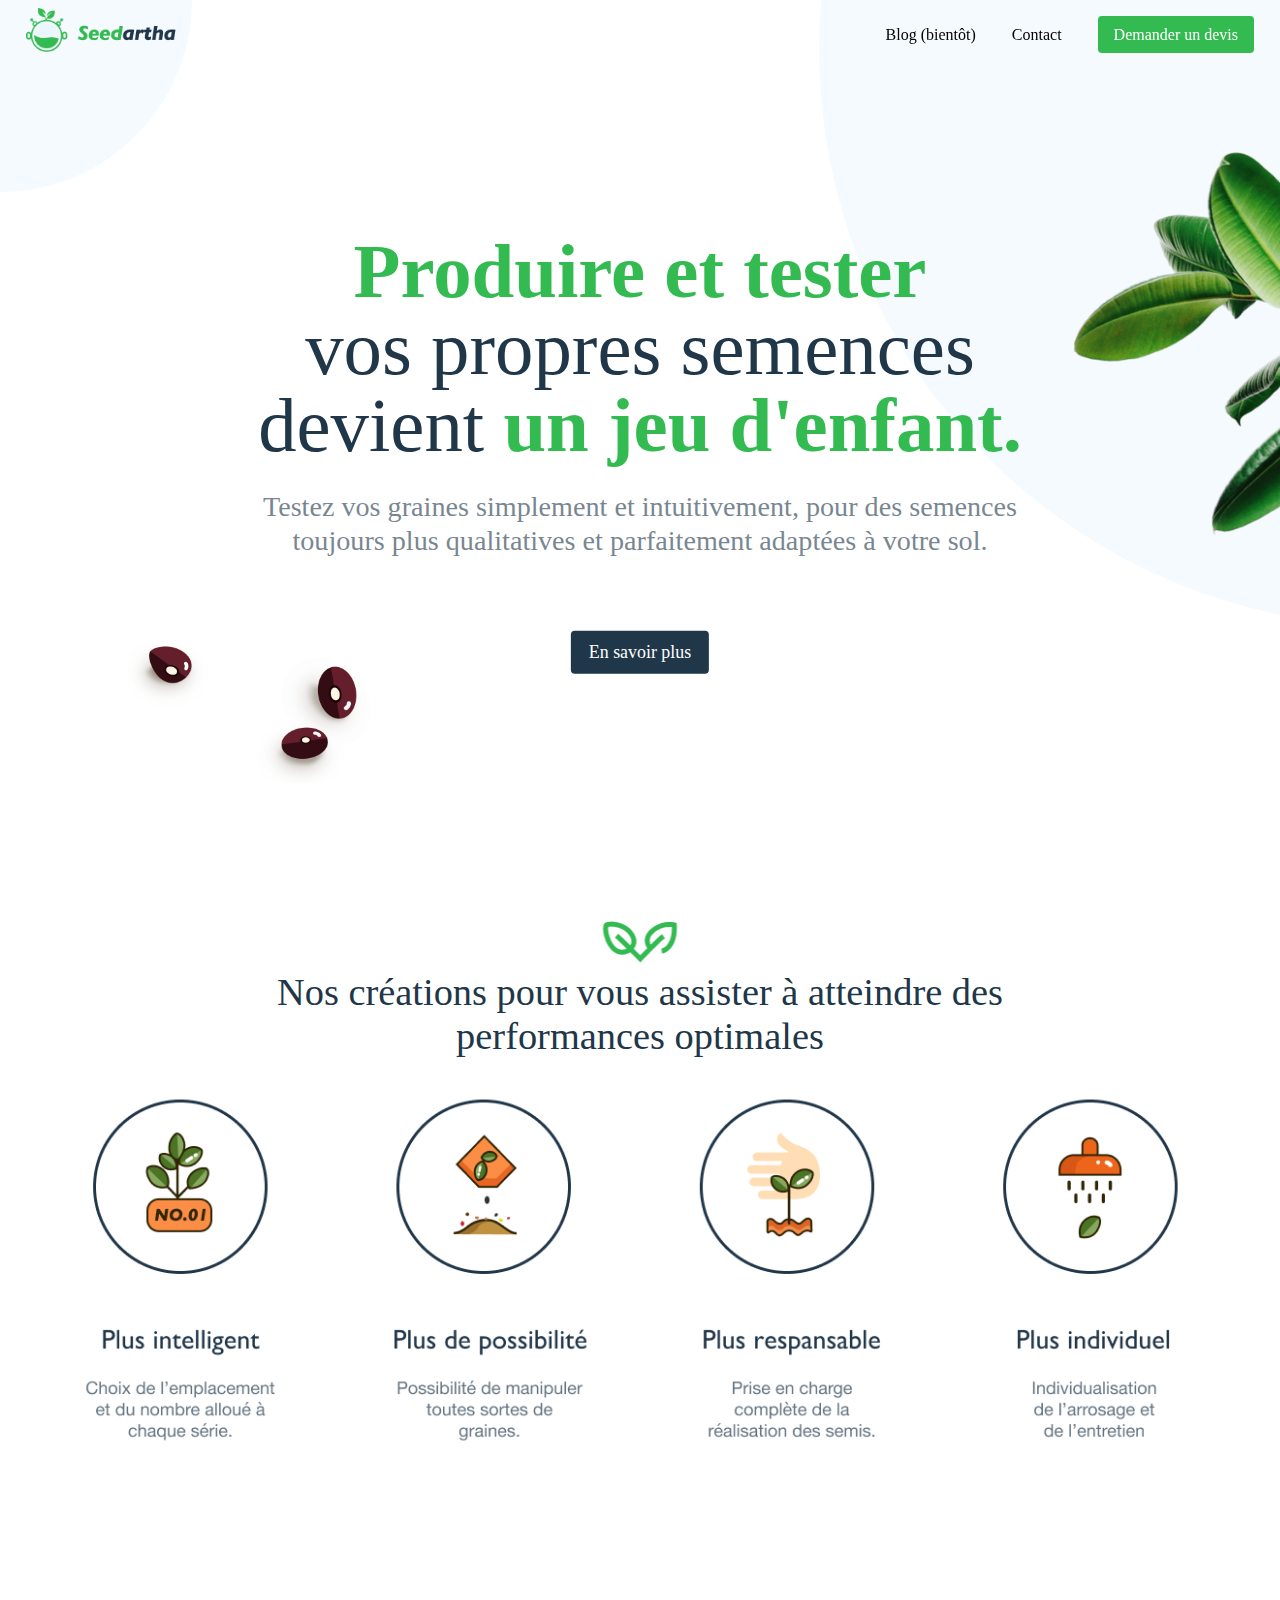
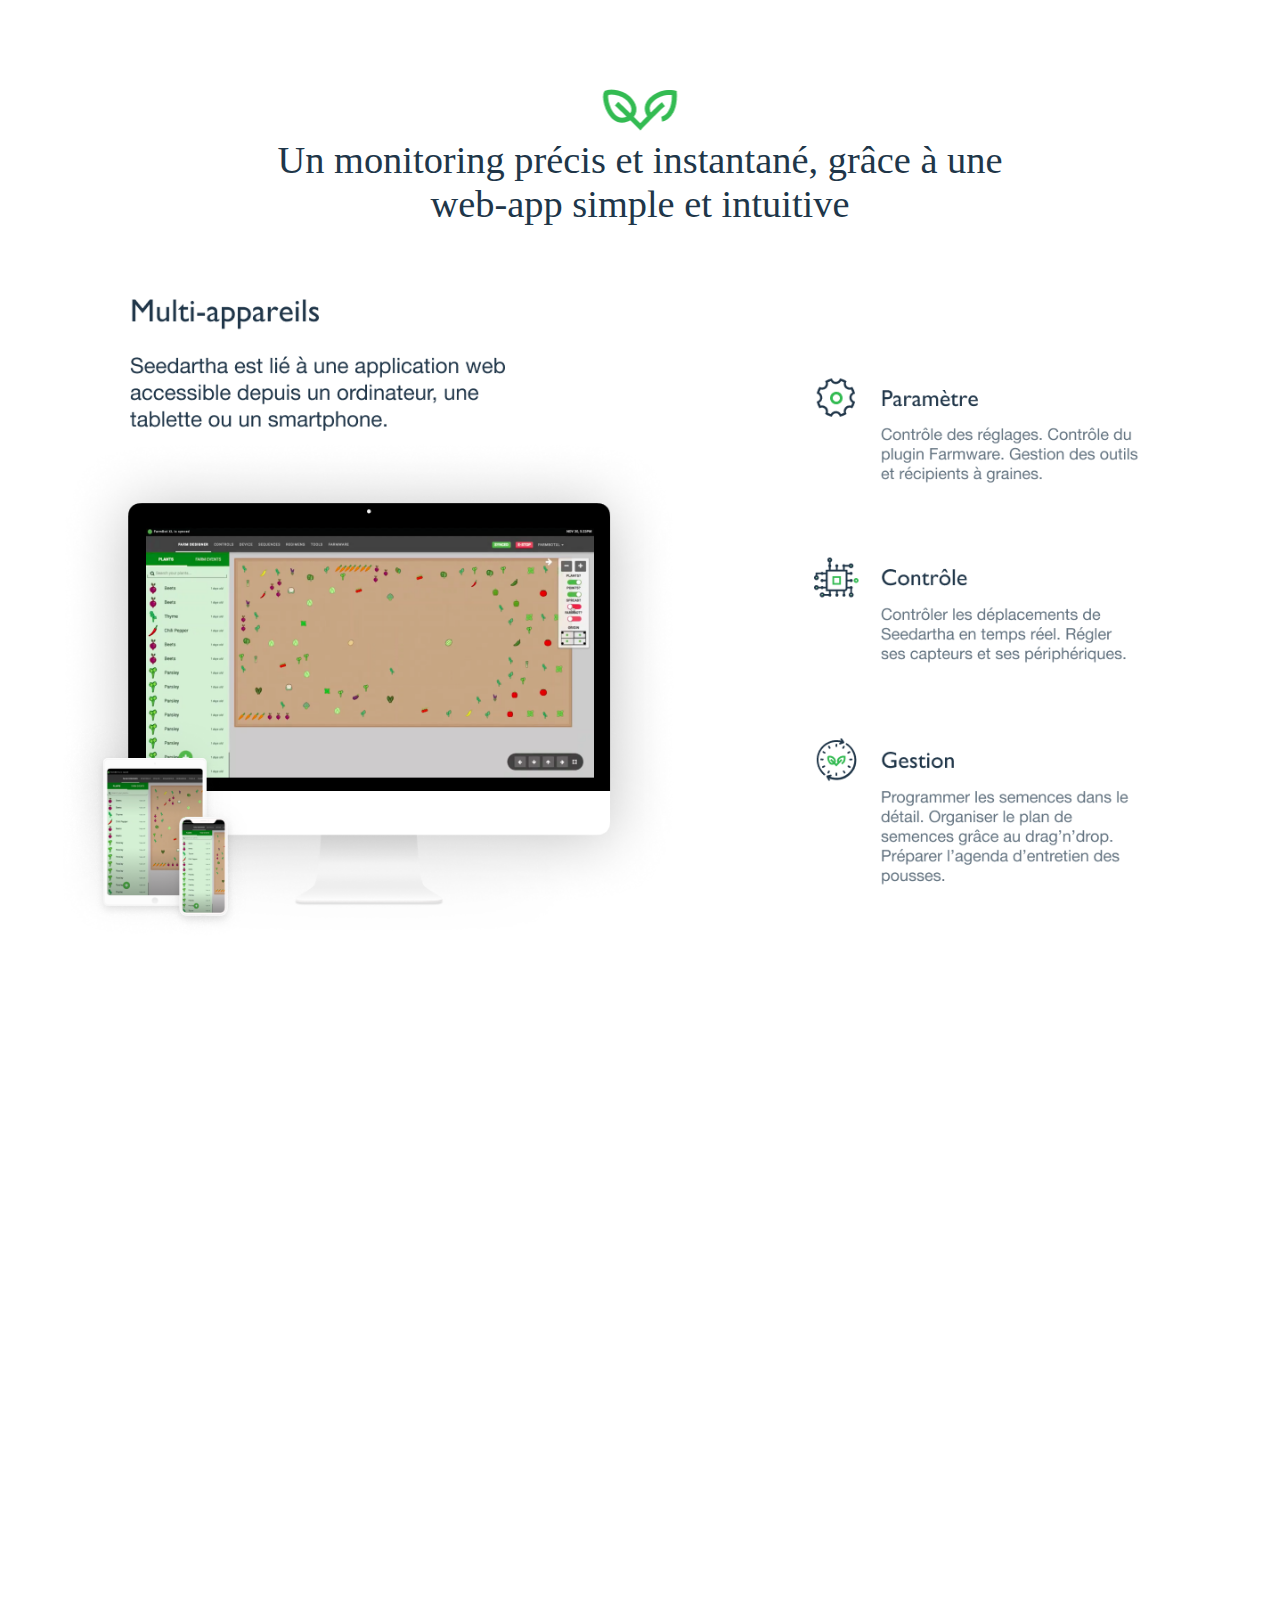
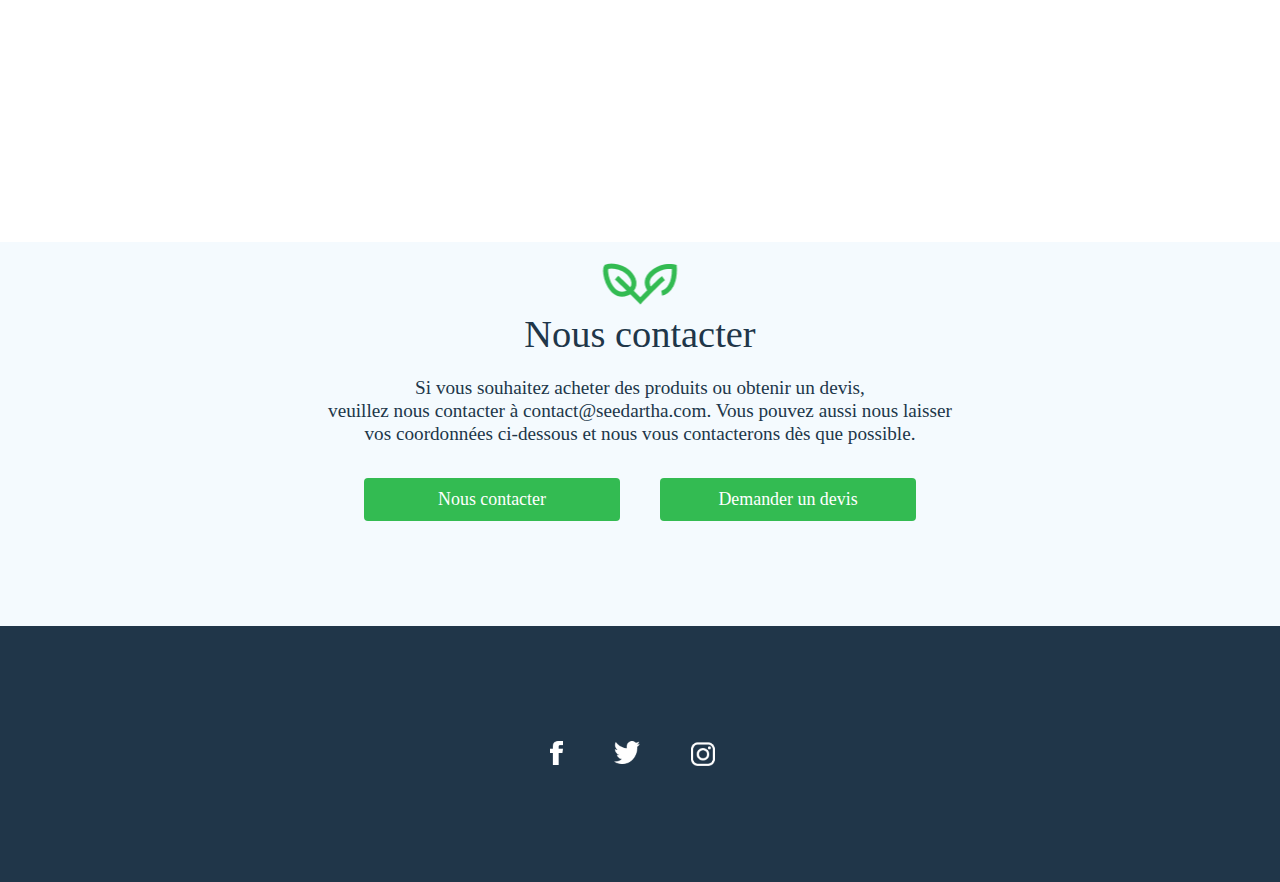
==== index.html @ ccdee6c2 "First commit" ====
<!DOCTYPE html>
<html>
  <head>
    <link rel="stylesheet" type="text/css" href="design.css">
    <meta charset="utf-8">
    <title>Seedartha</title>
  </head>

  <body>

    <nav>
        <ul>
          <li><a href="../seedartha"><img class="logo" src="images/logoo.png" alt="logo seedartha"></a></li>
          <li>Blog (bientôt)</li>
          <a style="color: black" href="mailto:contact@seedartha.com"><li>Contact</li></a>
          <li><button class="devis">Demander un devis</button></li>
        </ul>
      </nav>

        <section style="height: 100vh">
            <img class='plant' src="images/plant.png" alt="Mon image de test">
            <img class='seeds' src="images/seeds.png" alt="Mon image de test">
            <div class="cercle"></div>
            <div class="cercle1"></div>
                <h2><span class="green">Produire et tester</span><br> vos propres semences <br>devient <span class="green">un jeu d'enfant.</span><br><p class="desc">Testez vos graines simplement et intuitivement, pour des semences<br> toujours plus qualitatives et parfaitement adaptées à votre sol.</p></h2>
                <button class="more">En savoir plus</button>
        </section>
        <section>
            <img class='leaf' src="images/leaf.png" alt="Mon image de test">
            <h4>Nos créations pour vous assister à atteindre des performances optimales</h4>
            <img class='services' src="images/functions (1).png" alt="Mon image de test">
        </section>
        <section style="height: 80vw">
            <img class='leaf' src="images/leaf.png" alt="Mon image de test">
            <h4>Un monitoring précis et instantané, grâce à une web-app simple et intuitive</h4>
            <img class='webapp' src="images/Group 37.png" alt="Mon image de test">
        </section>
        <section style="min-height: 30vw;">
          <div class="video-container">
            <iframe src="https://www.youtube.com/embed/uNkADHZStDE" frameborder="0" width="560" height="315"></iframe> 
           </div>           
        </section>
        <section style="min-height: 30vw; background: #eaf6fd85;">
            <img class='leaf' src="images/leaf.png" alt="Mon image de test">
            <h4>Nous contacter</h4>
            <a href="mailto:contact@seedartha.com"><button class="devis centrage1">Nous contacter</button></a>
            <p class="contact-desc">Si vous souhaitez acheter des produits ou obtenir un devis, <br>veuillez nous contacter à contact@seedartha.com. Vous pouvez aussi nous laisser <br>vos coordonnées ci-dessous et nous vous contacterons dès que possible.</p>
            <button class="devis centrage2">Demander un devis</button>
        </section>
        <section style="min-height: 20vw; background: #203649;">
          <img class='fb' src="images/Vector.png" alt="Mon image de test">
          <img class='twi' src="images/Path 2.png" alt="Mon image de test">
          <img class='ig' src="images/Group 18.png" alt="Mon image de test">
        </section>



<script>
document.querySelectorAll('.more').forEach(btn => {
  btn.addEventListener('click', function() {
    let scrollDistance = document.documentElement.clientHeight;
    if (btn.className.split(' ').includes('scroll-up')) {
      scrollDistance *= -1;
    }
    window.scrollBy(0, scrollDistance);
  });
});
  </script>


  </body>
</html>
---- design.css ----
* {
    margin: 0;
    padding: 0;
  }

body, html {
    width: 100%;
    font-family: 'Gill Sans';
    max-width: 100%;
    overflow-x: hidden;
    color: #203649;
  }

nav {
    position: fixed;
    top: 0;
    width: 100%;
    height: 70px;
    text-align: right;
    font-size: 1rem;
    color: black;
    z-index: 99;
}

ul {
    padding-right: 10px;
}

li {
    display: inline-block;
    margin: 1rem;
}

.devis {
    font-family: 'Gill Sans';
    font-size: 1rem;
	position: relative;
	border: 0;
	padding: 0.6em 1em;
	background: #33BB52;
	color: #fff;
    border-radius: 4px;
}

nav ul li:hover {
    cursor: pointer;
    text-decoration: underline;
    color: #33BB52;
}

.logo {
    left: 1rem;
    position: absolute;
    width: 170px;
    margin-top: -16px;
    margin-left: 10px;
}

.green {
    color: #33BB52;
    font-weight: 700;
}

.bloc {
    width: 100%;
    position: absolute;
}

.plant {
    position: absolute;
    top: 44%;
    right: 0;
    transform: translate(0, -50%);
    width: 20vw;
}

.seeds {
    position: absolute;
    bottom: calc(50% - 26vw);
    left: 10vw;
    transform: translate(0, 0);
    width: 20vw;
}

.more {
    z-index: 100;
    position: absolute; /* postulat de départ */
    top: calc(44% + 20vw); left: 50%; /* à 50%/50% du parent référent */
    transform: translate(-50%, -50%);
    font-family: 'Gill Sans';
    font-size: 1.4vw;
	position: relative;
	border: 0;
	padding: 0.6em 1em;
	background: #203649;
	color: #fff;
    border-radius: 4px;
}

button:hover {
    opacity: 60%;
}

section {
    max-width: 100%;
    min-height: 60vw;
    width: 100%;
    position: relative;
  }

  h2 {
    position: absolute; /* postulat de départ */
    top: 44%; left: 50%; /* à 50%/50% du parent référent */
    transform: translate(-50%, -50%);
    font-size: 6vw;
    text-align: center;
    font-weight: 500;
    width: 80%;
    line-height: 1em;
  }

  .desc {
    font-family: 'Helvetica Neue';
    font-size: 2.2vw;
    text-align: center;
    opacity: 60%;
    font-weight: 300;
    margin-top: 26px;
    line-height: 1.2em;
  }

  .contact-desc {
    font-family: 'Helvetica Neue';
    font-size: 1.5vw;
    text-align: center;
    font-weight: 300;
    line-height: 1.2em;
    padding-top: calc(70px + 5vw);
  }

  .cercle { 
    position: absolute; /* postulat de départ */
    top: 44%;
    right: 0; /* à 50%/50% du parent référent */
    transform: translate(60%, -80%);
    height: 90vw; 
    width: 90vw; 
    background-color: #eaf6fd85;
    border-radius: 50%;
    z-index: -2;
} 

.cercle1 { 
    position: absolute; /* postulat de départ */
    top: 0;
    left: 0; /* à 50%/50% du parent référent */
    transform: translate(-50%, -50%);
    height: 30vw;
    width: 30vw;
    background-color: #eaf6fd85;
    border-radius: 50%;
    z-index: -2;
}

.leaf {
    position: absolute; /* postulat de départ */
    top: 0%;
    left: 50%; /* à 50%/50% du parent référent */
    transform: translate(-50%, 50%);
}

h4 {
    position: absolute; /* postulat de départ */
    top: 0%;
    left: 50%; /* à 50%/50% du parent référent */
    transform: translate(-50%, 0%);
    margin-top: 70px;
    text-align: center;
    font-size: 3vw;
    font-weight: 500;
    width: 60%;
}

.services {
    width: 86%;
    position: absolute; /* postulat de départ */
    top: 0%;
    left: 49%; /* à 50%/50% du parent référent */
    transform: translate(-50%, 50%);
    margin-top: calc(80px - 4vw);
}

.webapp {
    width: 86%;
    position: absolute; /* postulat de départ */
    top: -5%;
    left: 47%; /* à 50%/50% du parent référent */
    transform: translate(-50%, 50%);
    margin-top: calc(10px - 4vw);
}

.centrage2 {
    width: 20vw;
    font-size: 1.4vw;
    position: absolute; /* postulat de départ */
    top: calc(70px + 13vw);
    left: calc(50% + 20px);
}

.centrage1 {
    width: 20vw;
    font-size: 1.4vw;
    position: absolute; /* postulat de départ */
    top: calc(70px + 13vw);
    right: calc(50% + 20px);
}

.fb {
    width: 1vw;
    font-size: 1.4vw;
    position: absolute; /* postulat de départ */
    top: 45%;
    right: calc(50% + 6vw);
}

.twi {
    width: 2vw;
    font-size: 1.4vw;
    position: absolute; /* postulat de départ */
    top: 45%;
    right: calc(50%);
}

.ig {
    width: 2vw;
    font-size: 1.4vw;
    position: absolute; /* postulat de départ */
    top: 45%;
    right: calc(50% - 6vw);
}

.video-container {
	position: relative;
	padding-bottom: 56.25%;
	padding-top: 30px;
	height: 0;
	overflow: hidden;
}

.video-container iframe,  
.video-container object,  
.video-container embed {
	position: absolute;
	top: 0;
    left: 50%;
    transform: translate(-50%, 0%);
	width: 80%;
	height: 80%;
}
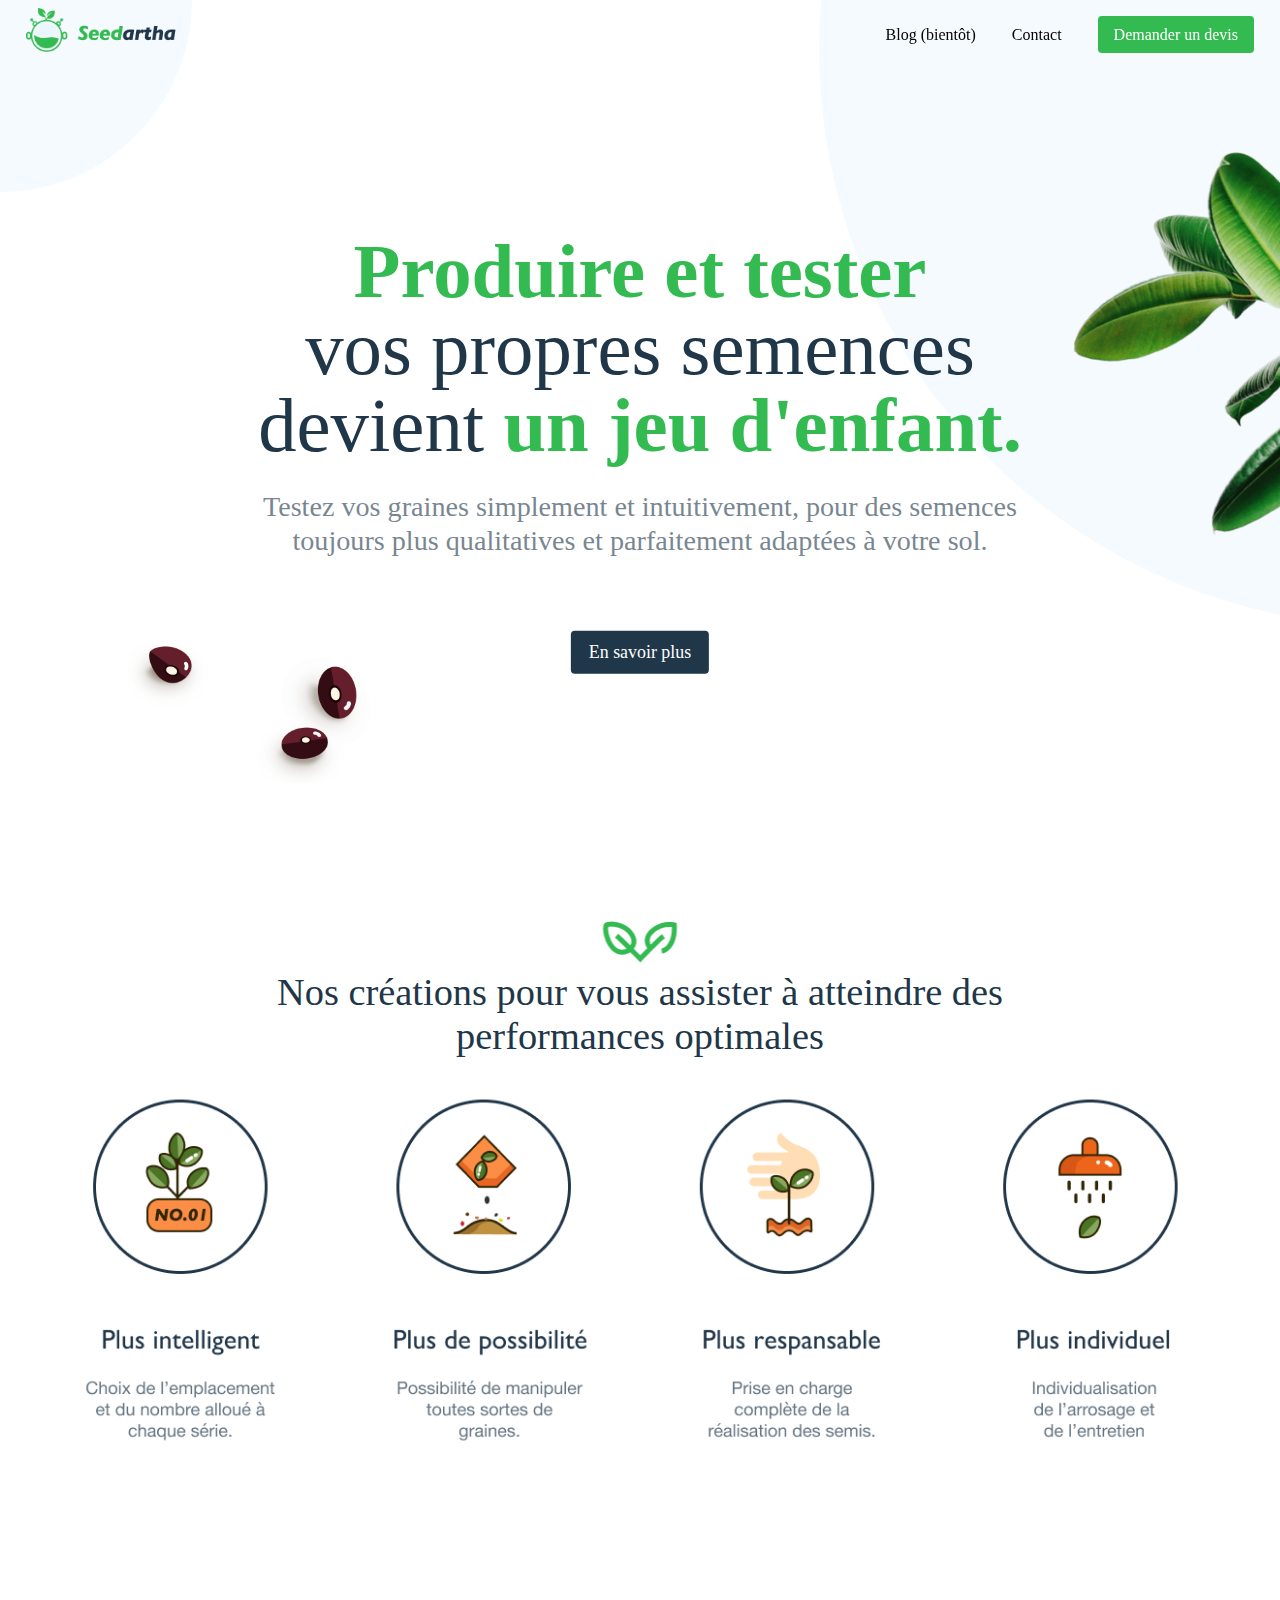
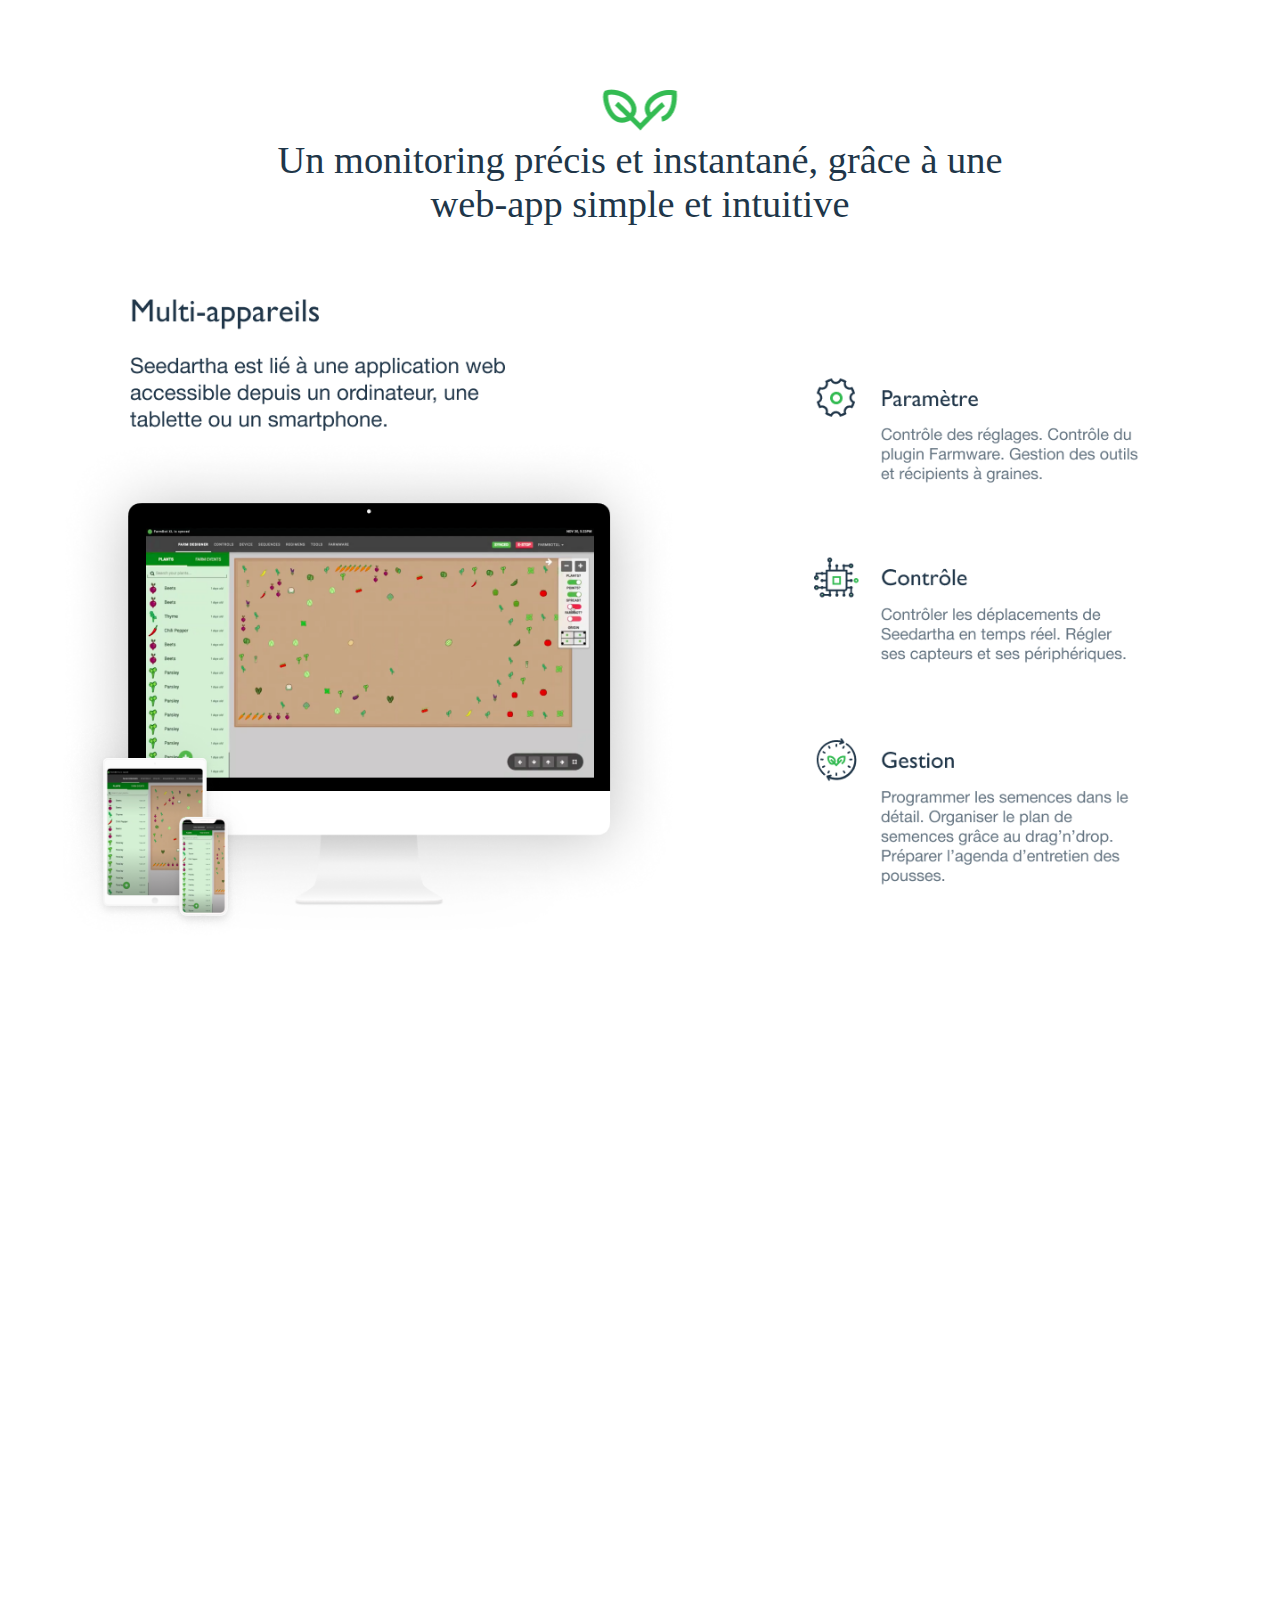
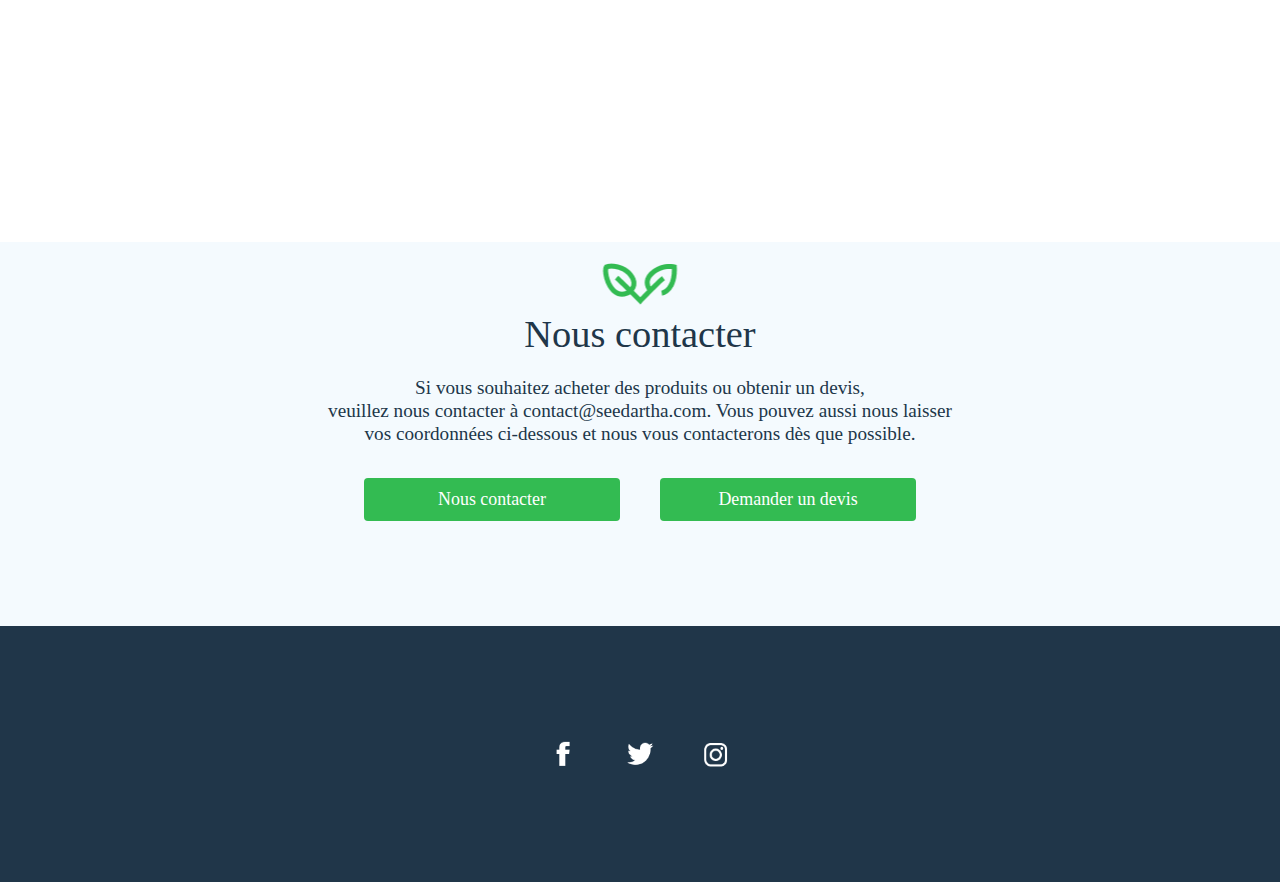
==== commit 0bee7e18: "First commit" ====
--- a/index.html
+++ b/index.html
@@ -13,7 +13,7 @@
           <li><a href="../seedartha"><img class="logo" src="images/logoo.png" alt="logo seedartha"></a></li>
           <li>Blog (bientôt)</li>
           <a style="color: black" href="mailto:contact@seedartha.com"><li>Contact</li></a>
-          <li><button class="devis">Demander un devis</button></li>
+          <li><a style="color: black" href="devis.html"><button class="devis">Demander un devis</button></a></li>
         </ul>
       </nav>
 
--- a/design.css
+++ b/design.css
@@ -219,24 +219,27 @@
     width: 1vw;
     font-size: 1.4vw;
     position: absolute; /* postulat de départ */
-    top: 45%;
-    right: calc(50% + 6vw);
+    top: 50%;
+    left: calc(50% - 6vw);
+    transform: translate(-50%, -50%);
 }
 
 .twi {
     width: 2vw;
     font-size: 1.4vw;
     position: absolute; /* postulat de départ */
-    top: 45%;
-    right: calc(50%);
+    top: 50%;
+    left: calc(50%);
+    transform: translate(-50%, -50%);
 }
 
 .ig {
     width: 2vw;
     font-size: 1.4vw;
     position: absolute; /* postulat de départ */
-    top: 45%;
-    right: calc(50% - 6vw);
+    top: 50%;
+    left: calc(50% + 6vw);
+    transform: translate(-50%, -50%);
 }
 
 .video-container {
@@ -256,4 +259,86 @@
     transform: translate(-50%, 0%);
 	width: 80%;
 	height: 80%;
-}+}
+
+
+
+
+
+
+
+
+  form{
+	position: absolute;
+	top: 0;
+    left: 50%;
+    transform: translate(-50%, 0%);
+
+  }
+  .input-holder{
+    position: relative;
+    margin: 0 0 20px;
+
+  }
+  input,
+  textarea{
+    border: 2px solid #ccc;
+    border-radius: 4px;
+    padding: 10px;
+    width: 100%;
+    resize: none;
+    font-family: 'Gill Sans';
+    font-size: 1.4vw;
+    font-weight: 300;
+  }
+
+  textarea{
+    min-height: 100px;
+  }
+  .message{
+    position: absolute;
+    z-index: 9;
+    display: none;
+    width: 100%;
+    padding: 10px;
+    margin-top: 10px;
+    background: #D9585C;
+    color: #fff;
+    text-align: center;
+  }
+
+    .message:after{
+      content:'';
+      position: absolute;
+      top: -10px;
+      left: 50%;
+      display: block;
+      margin-left: -10px;
+      border: solid;
+      border-color: #D9585C transparent #D9585C;
+      border-width: 0 10px 10px;
+    }
+  }
+  .is-valid{
+    border-color: #AAD661 !important;
+    transition: 0;
+  }
+  .not-valid{
+    border-color: #D7595F;
+    transition: 0;
+    }
+
+  .submit{
+    display: block;
+    width: 103%;
+    border-radius: 4px;
+    background: transparent;
+    color: #ccc;
+    font-family: 'Gill Sans';
+    font-size: 1.4vw;
+	border: 0;
+	padding: 0.6em 1em;
+	background: #33BB52;
+	color: #fff;
+    border-radius: 4px;
+  }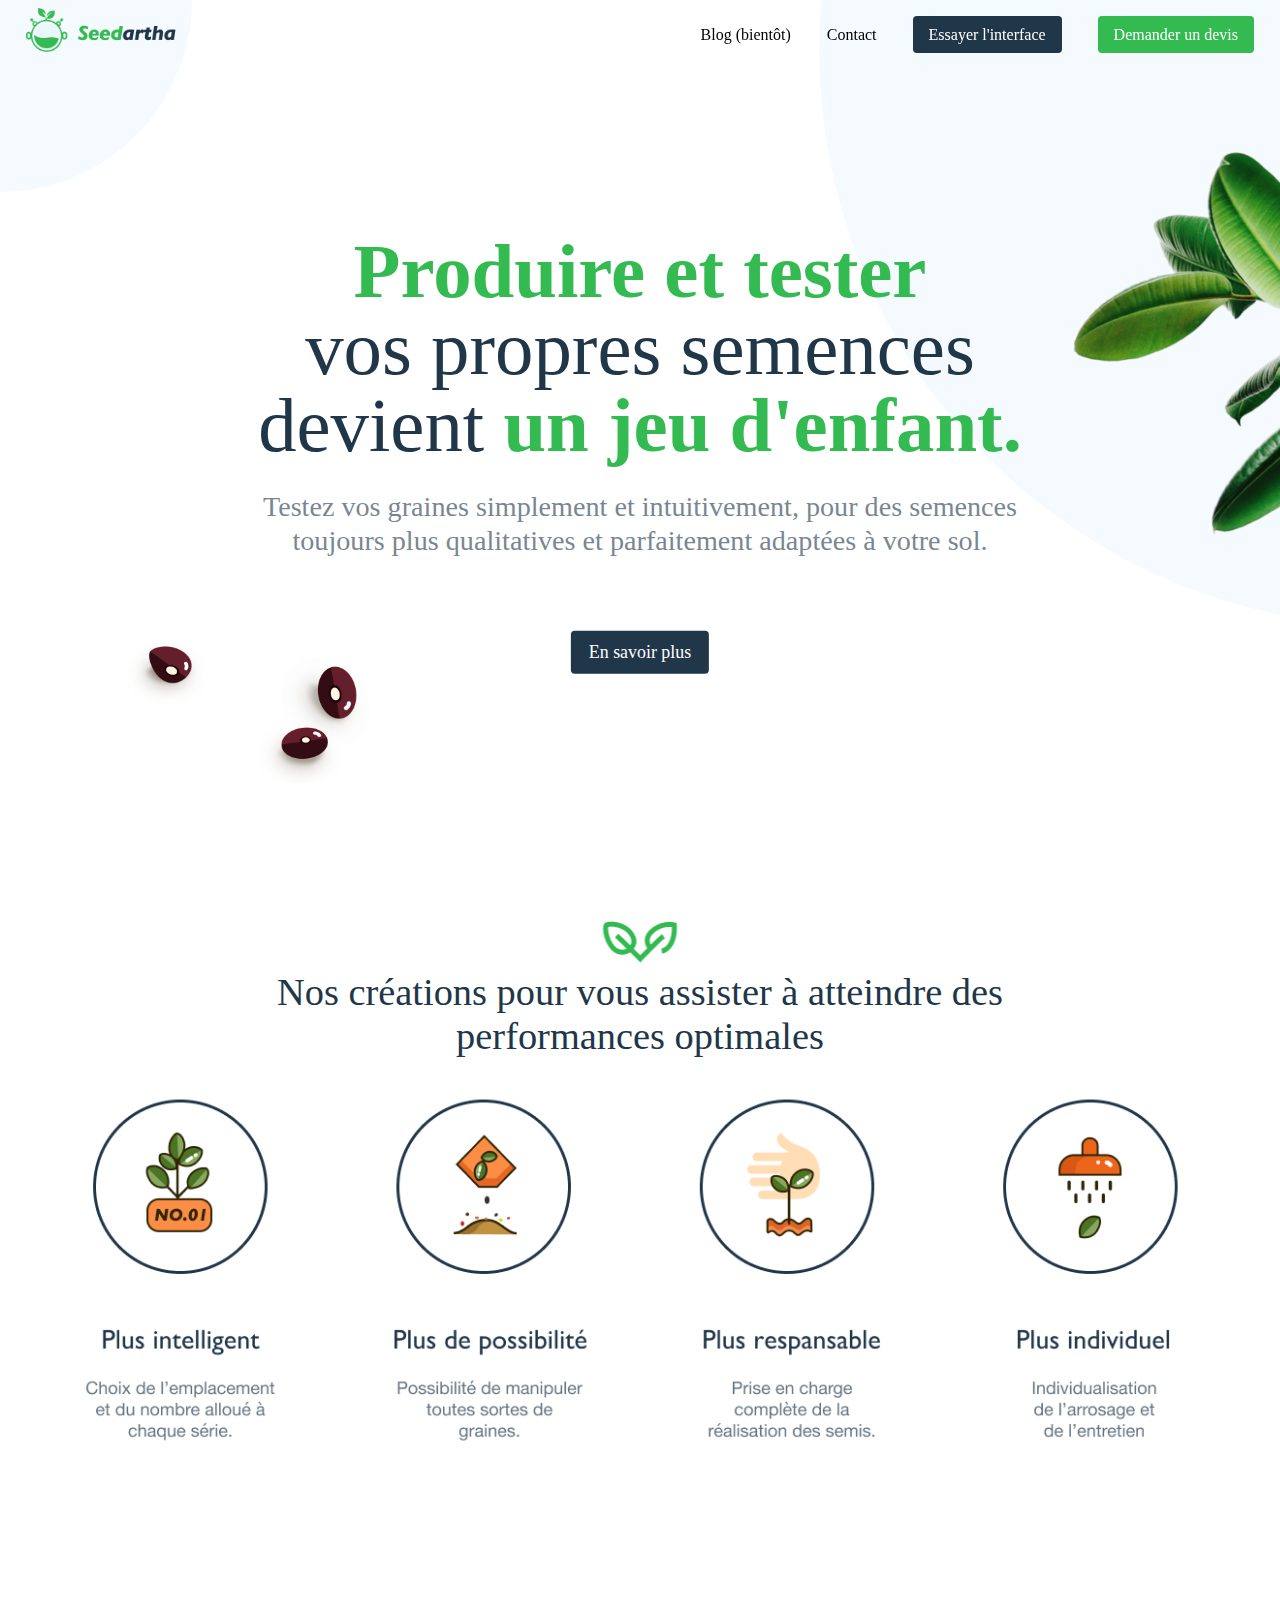
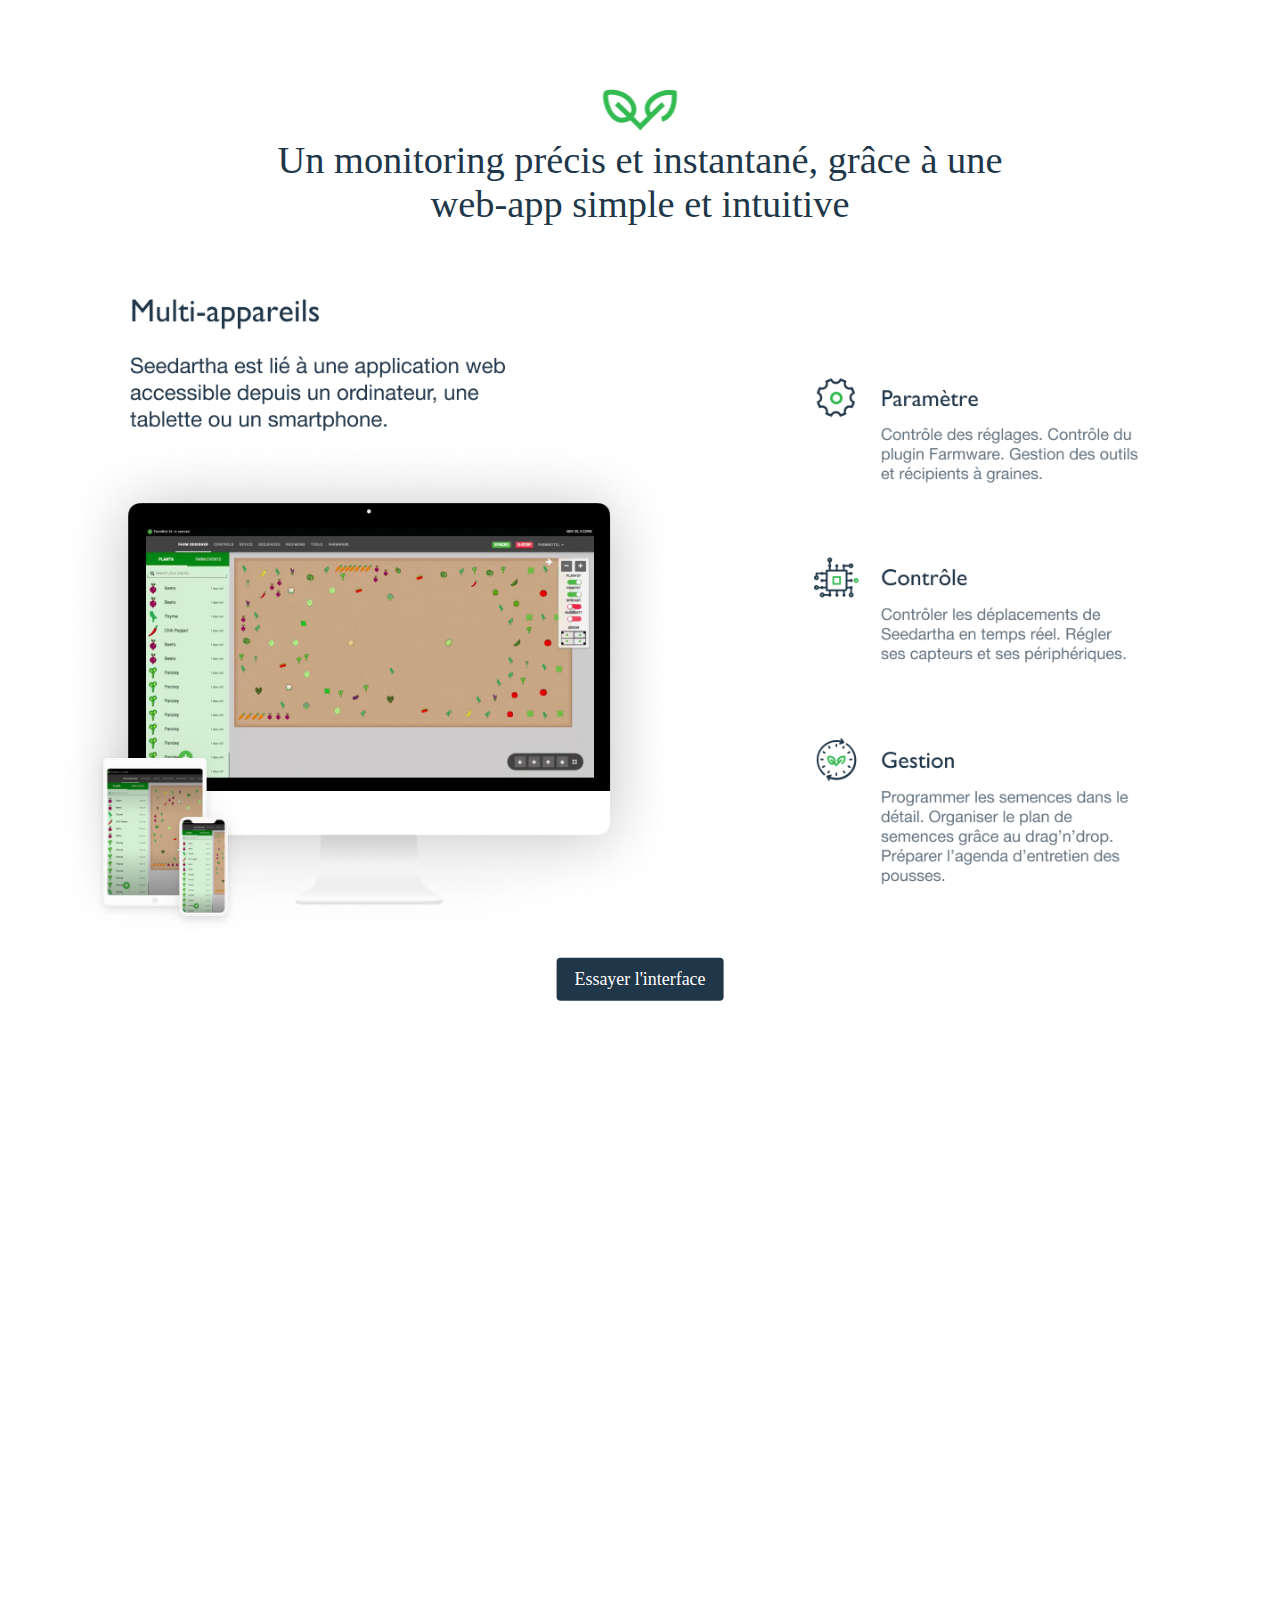
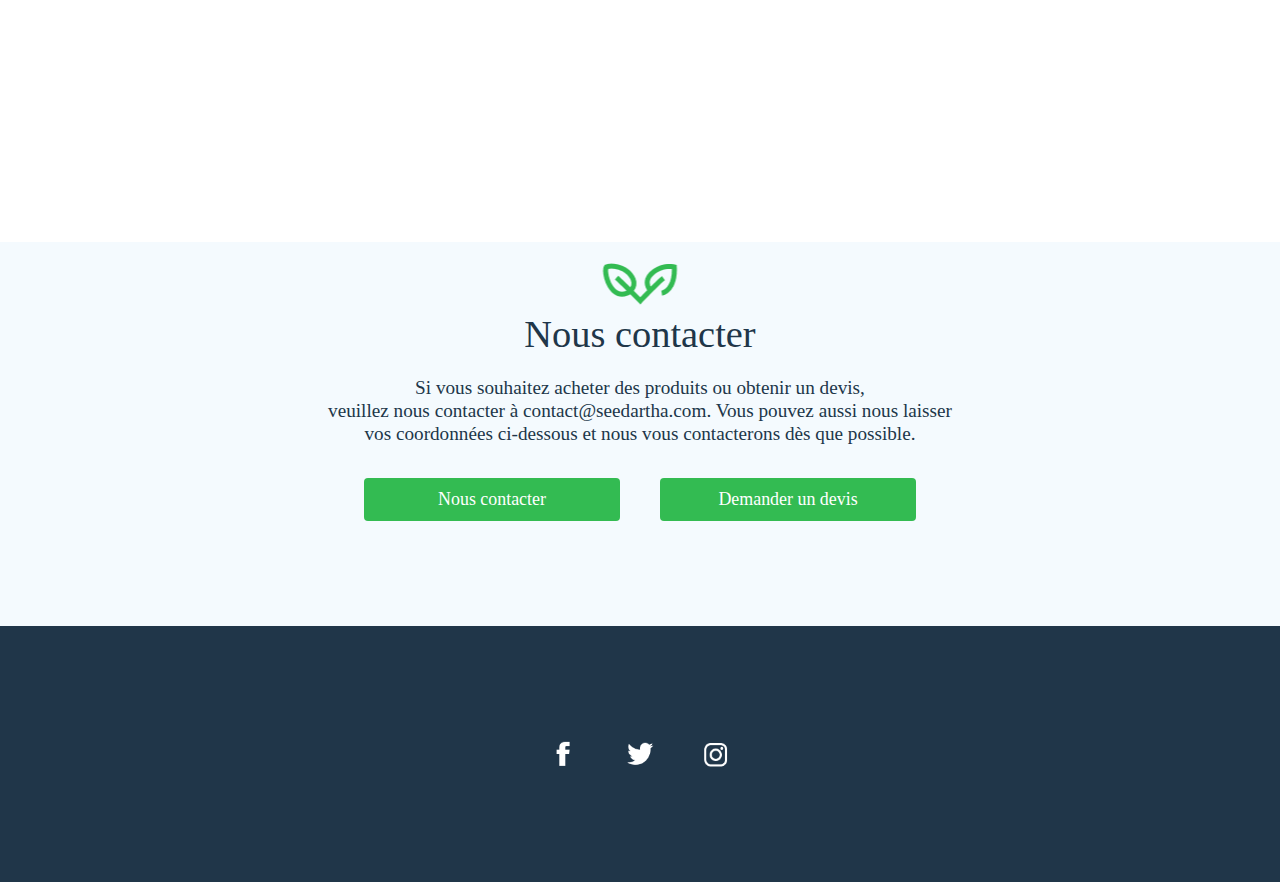
==== commit d23a4cfb: "First commit" ====
--- a/index.html
+++ b/index.html
@@ -2,6 +2,7 @@
 <html>
   <head>
     <link rel="stylesheet" type="text/css" href="design.css">
+    <link rel="shortcut icon" type="image/png" href="newlogo.png"/>
     <meta charset="utf-8">
     <title>Seedartha</title>
   </head>
@@ -10,9 +11,10 @@
 
     <nav>
         <ul>
-          <li><a href="../seedartha"><img class="logo" src="images/logoo.png" alt="logo seedartha"></a></li>
+          <li><a href="https://seedartha.netlify.app/"><img class="logo" src="images/logoo.png" alt="logo seedartha"></a></li>
           <li>Blog (bientôt)</li>
           <a style="color: black" href="mailto:contact@seedartha.com"><li>Contact</li></a>
+          <li><a style="color: black;" href="https://my.farm.bot/app"><button class="devis" style="background: #203649">Essayer l'interface</button></a></li>
           <li><a style="color: black" href="devis.html"><button class="devis">Demander un devis</button></a></li>
         </ul>
       </nav>
@@ -34,6 +36,7 @@
             <img class='leaf' src="images/leaf.png" alt="Mon image de test">
             <h4>Un monitoring précis et instantané, grâce à une web-app simple et intuitive</h4>
             <img class='webapp' src="images/Group 37.png" alt="Mon image de test">
+            <a style="color: black;" href="https://my.farm.bot/app"><button class="more2" style="margin-top: 16vw">Essayer l'interface</button></a>
         </section>
         <section style="min-height: 30vw;">
           <div class="video-container">
@@ -45,7 +48,7 @@
             <h4>Nous contacter</h4>
             <a href="mailto:contact@seedartha.com"><button class="devis centrage1">Nous contacter</button></a>
             <p class="contact-desc">Si vous souhaitez acheter des produits ou obtenir un devis, <br>veuillez nous contacter à contact@seedartha.com. Vous pouvez aussi nous laisser <br>vos coordonnées ci-dessous et nous vous contacterons dès que possible.</p>
-            <button class="devis centrage2">Demander un devis</button>
+            <a style="color: black" href="devis.html"><button class="devis centrage2">Demander un devis</button></a>
         </section>
         <section style="min-height: 20vw; background: #203649;">
           <img class='fb' src="images/Vector.png" alt="Mon image de test">
--- a/design.css
+++ b/design.css
@@ -83,6 +83,21 @@
 }
 
 .more {
+    z-index: 100;
+    position: absolute; /* postulat de départ */
+    top: calc(44% + 20vw); left: 50%; /* à 50%/50% du parent référent */
+    transform: translate(-50%, -50%);
+    font-family: 'Gill Sans';
+    font-size: 1.4vw;
+	position: relative;
+	border: 0;
+	padding: 0.6em 1em;
+	background: #203649;
+	color: #fff;
+    border-radius: 4px;
+}
+
+.more2 {
     z-index: 100;
     position: absolute; /* postulat de départ */
     top: calc(44% + 20vw); left: 50%; /* à 50%/50% du parent référent */
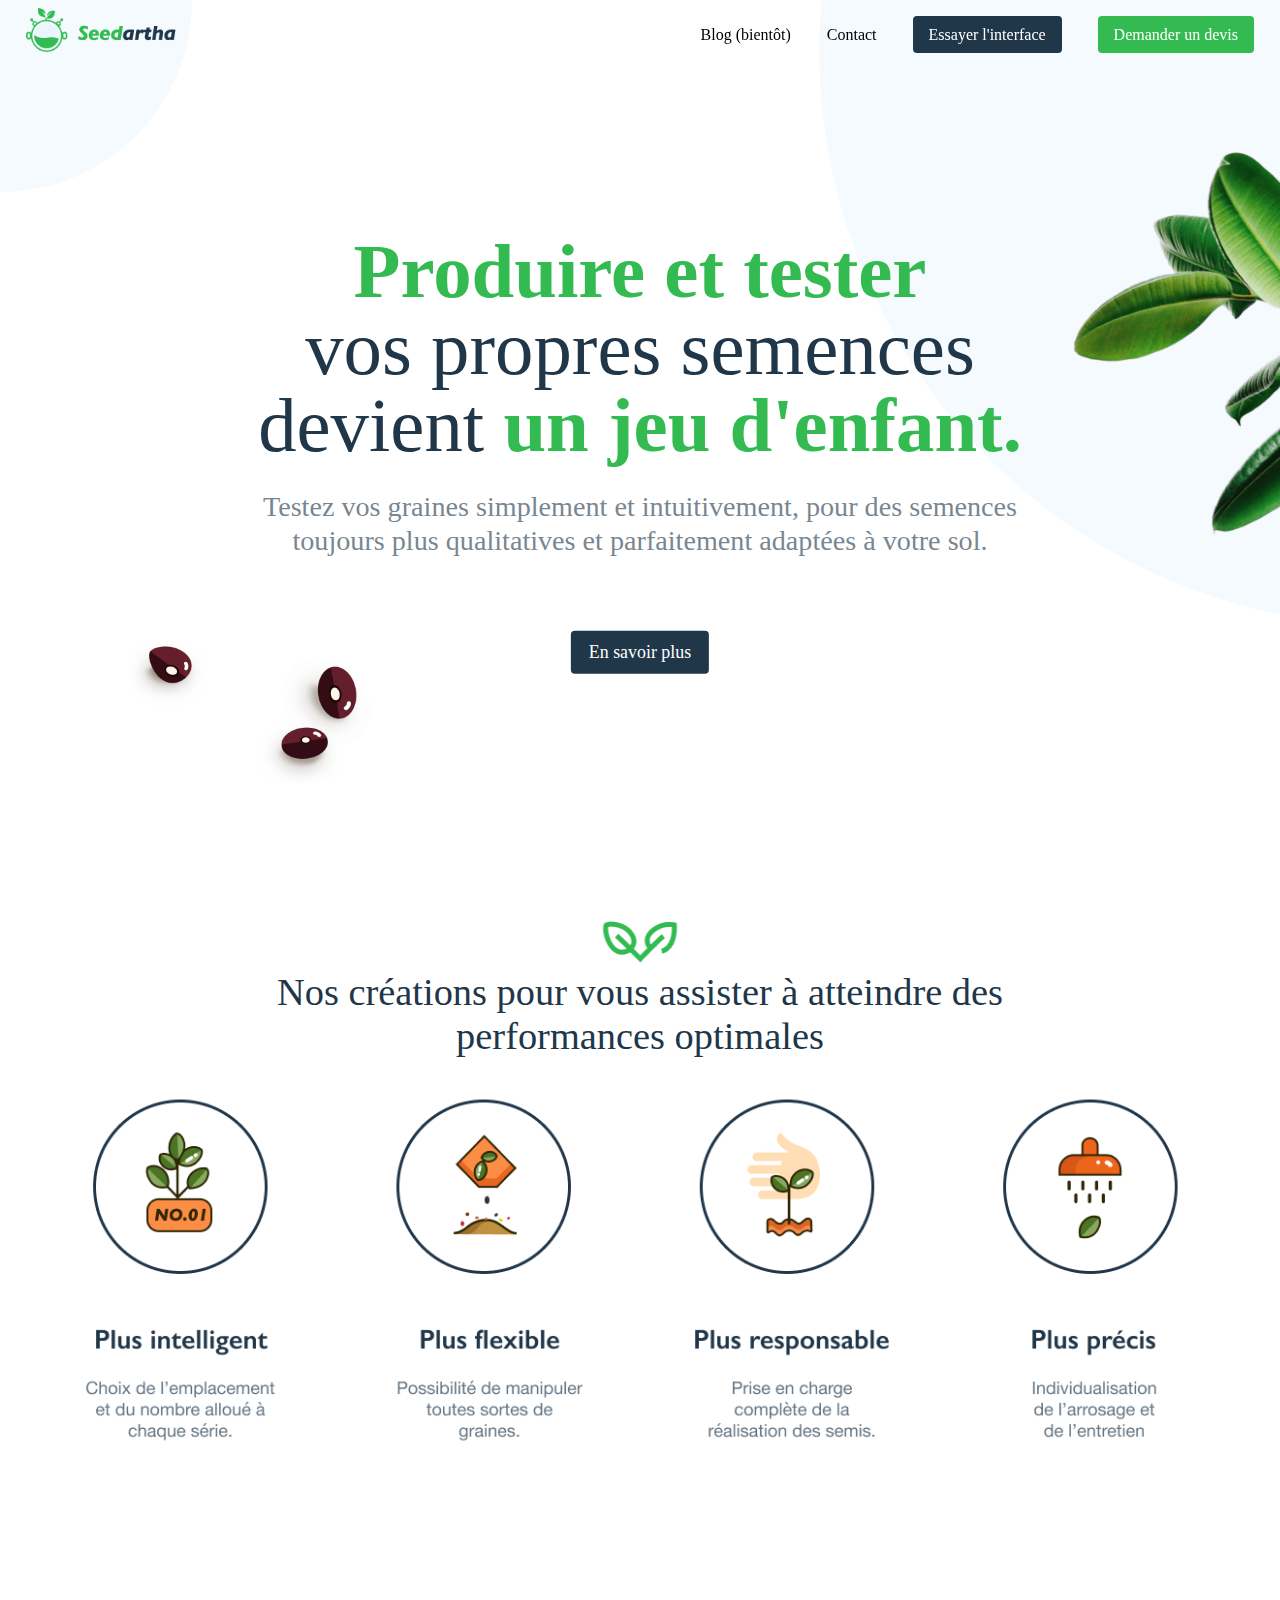
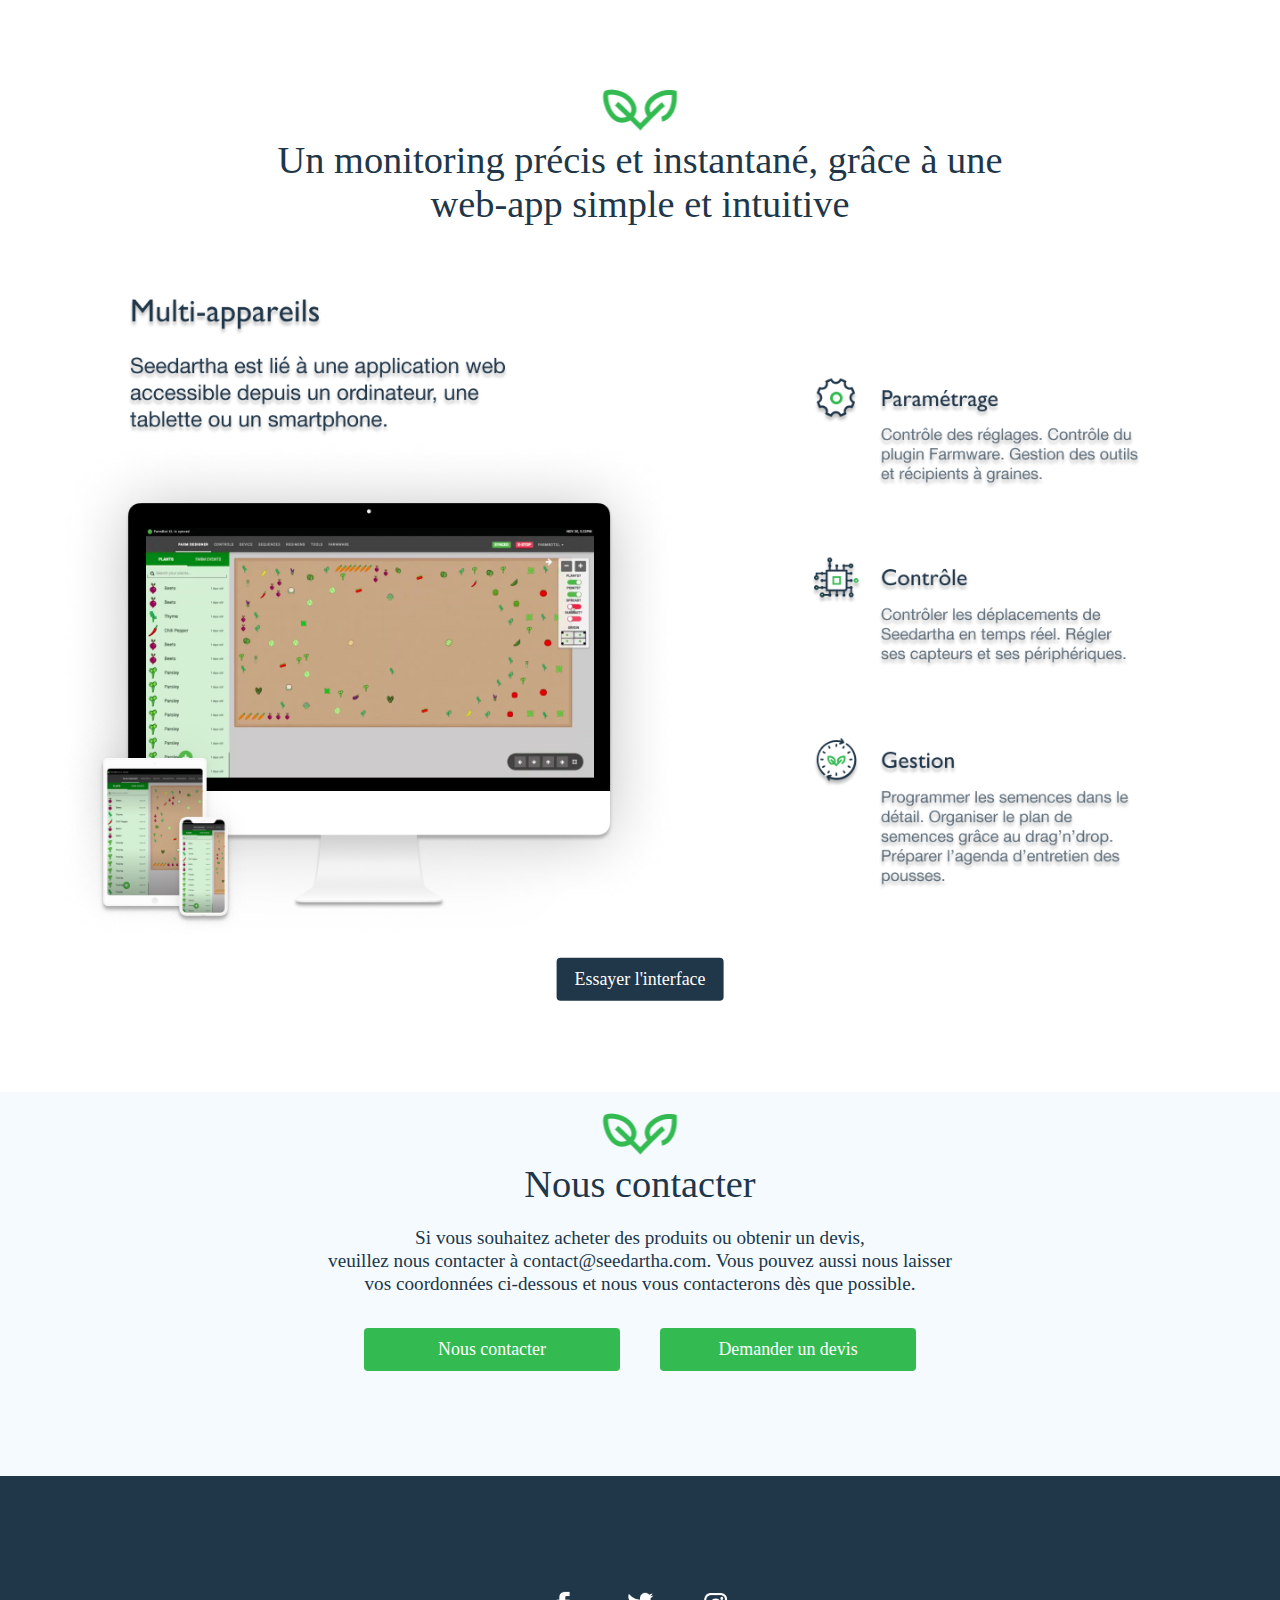
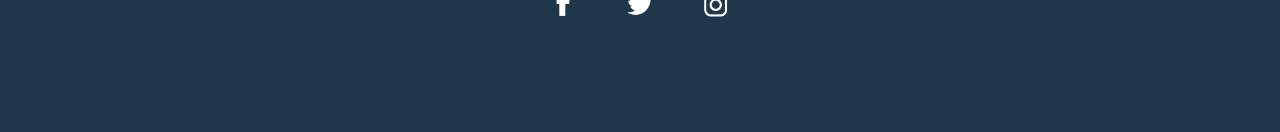
==== commit 7505cc53: "First commit" ====
--- a/index.html
+++ b/index.html
@@ -30,18 +30,13 @@
         <section>
             <img class='leaf' src="images/leaf.png" alt="Mon image de test">
             <h4>Nos créations pour vous assister à atteindre des performances optimales</h4>
-            <img class='services' src="images/functions (1).png" alt="Mon image de test">
+            <img class='services' src="images/functions (2).png" alt="Mon image de test">
         </section>
         <section style="height: 80vw">
             <img class='leaf' src="images/leaf.png" alt="Mon image de test">
             <h4>Un monitoring précis et instantané, grâce à une web-app simple et intuitive</h4>
-            <img class='webapp' src="images/Group 37.png" alt="Mon image de test">
+            <img class='webapp' src="images/Group 34.png" alt="Mon image de test">
             <a style="color: black;" href="https://my.farm.bot/app"><button class="more2" style="margin-top: 16vw">Essayer l'interface</button></a>
-        </section>
-        <section style="min-height: 30vw;">
-          <div class="video-container">
-            <iframe src="https://www.youtube.com/embed/uNkADHZStDE" frameborder="0" width="560" height="315"></iframe> 
-           </div>           
         </section>
         <section style="min-height: 30vw; background: #eaf6fd85;">
             <img class='leaf' src="images/leaf.png" alt="Mon image de test">
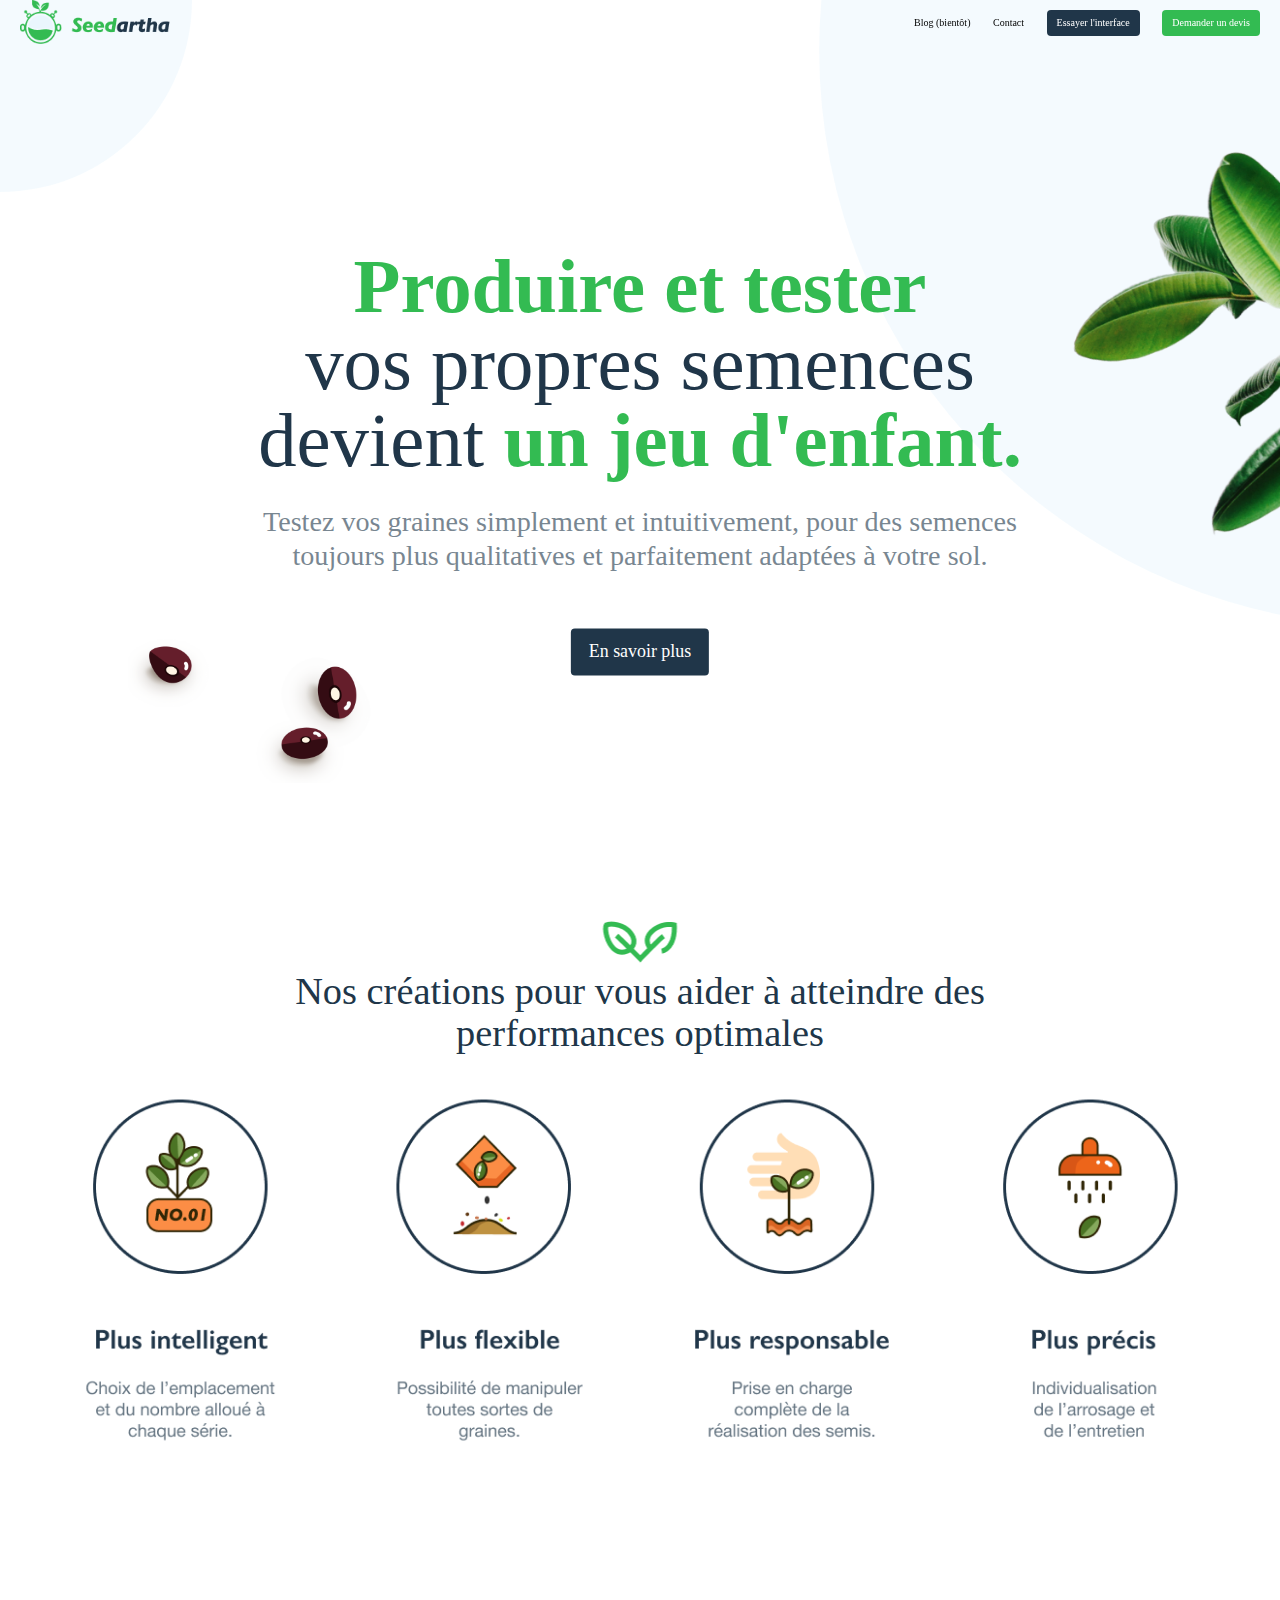
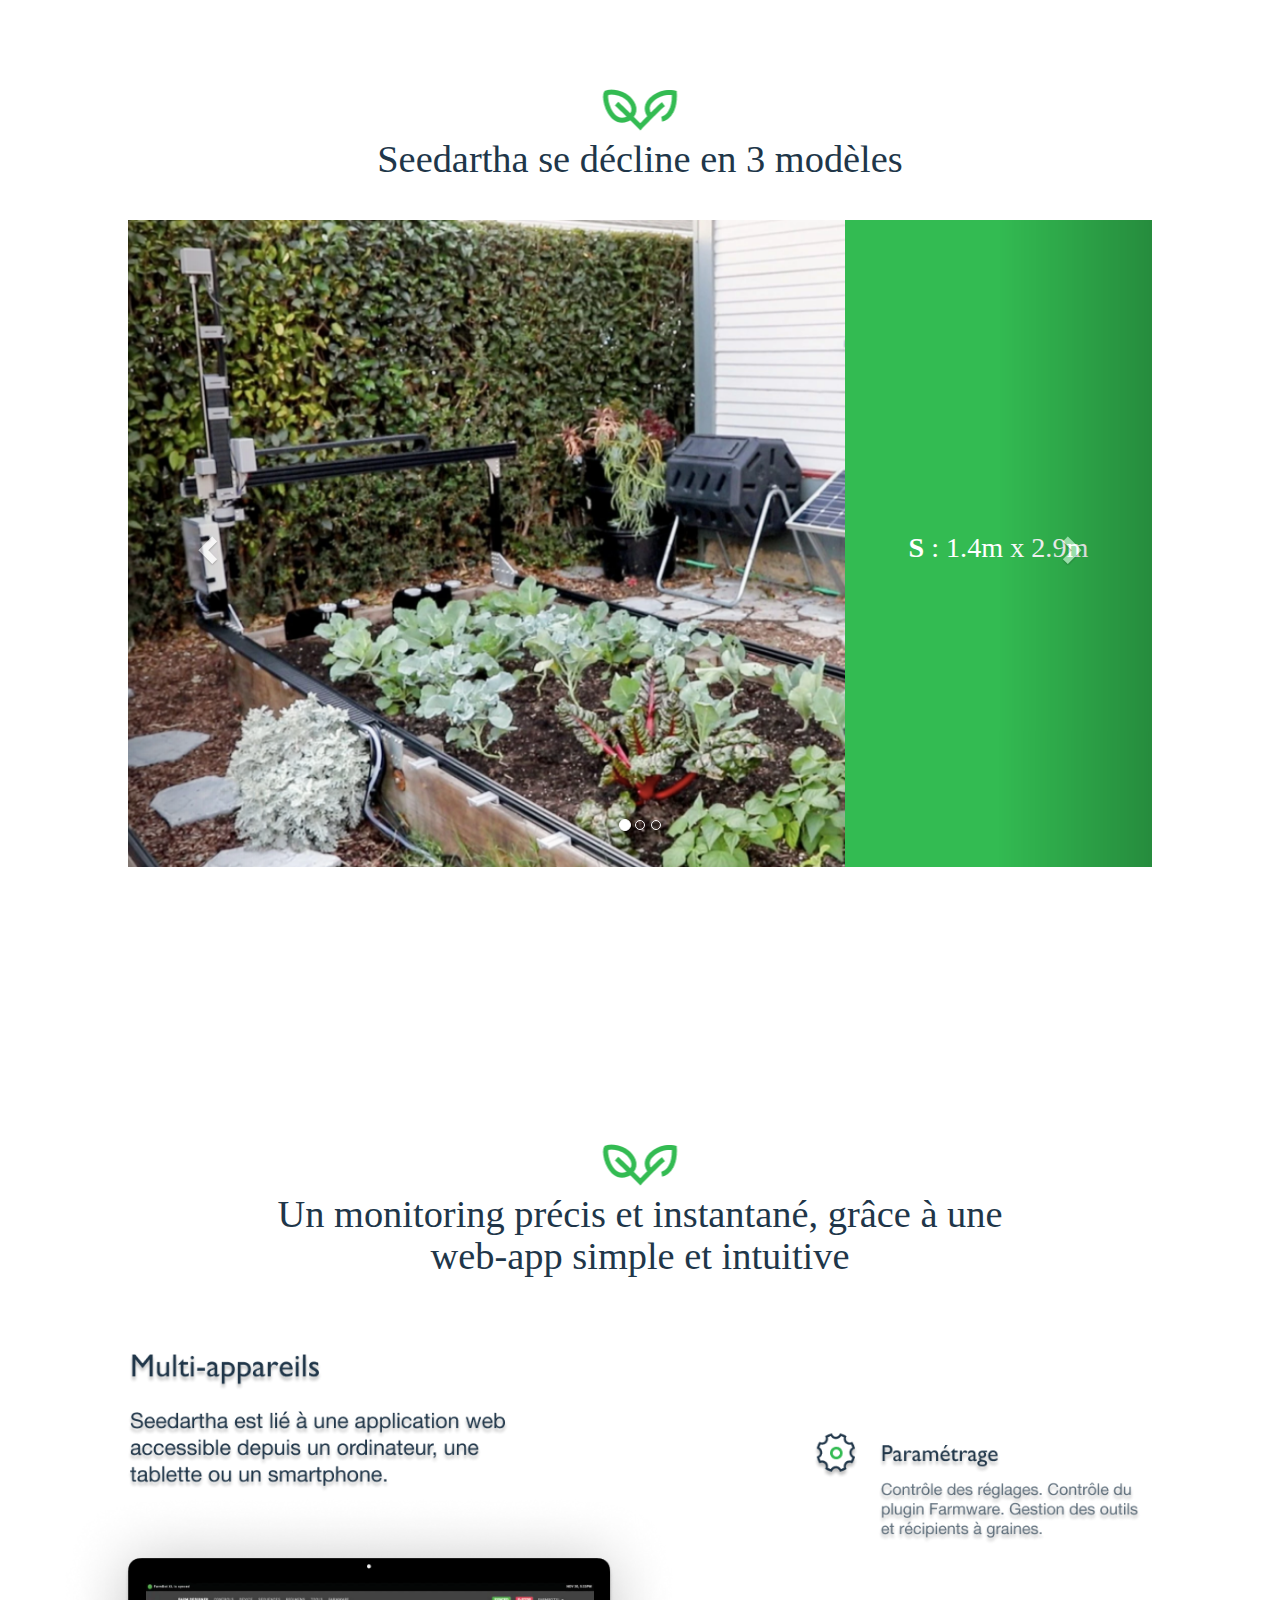
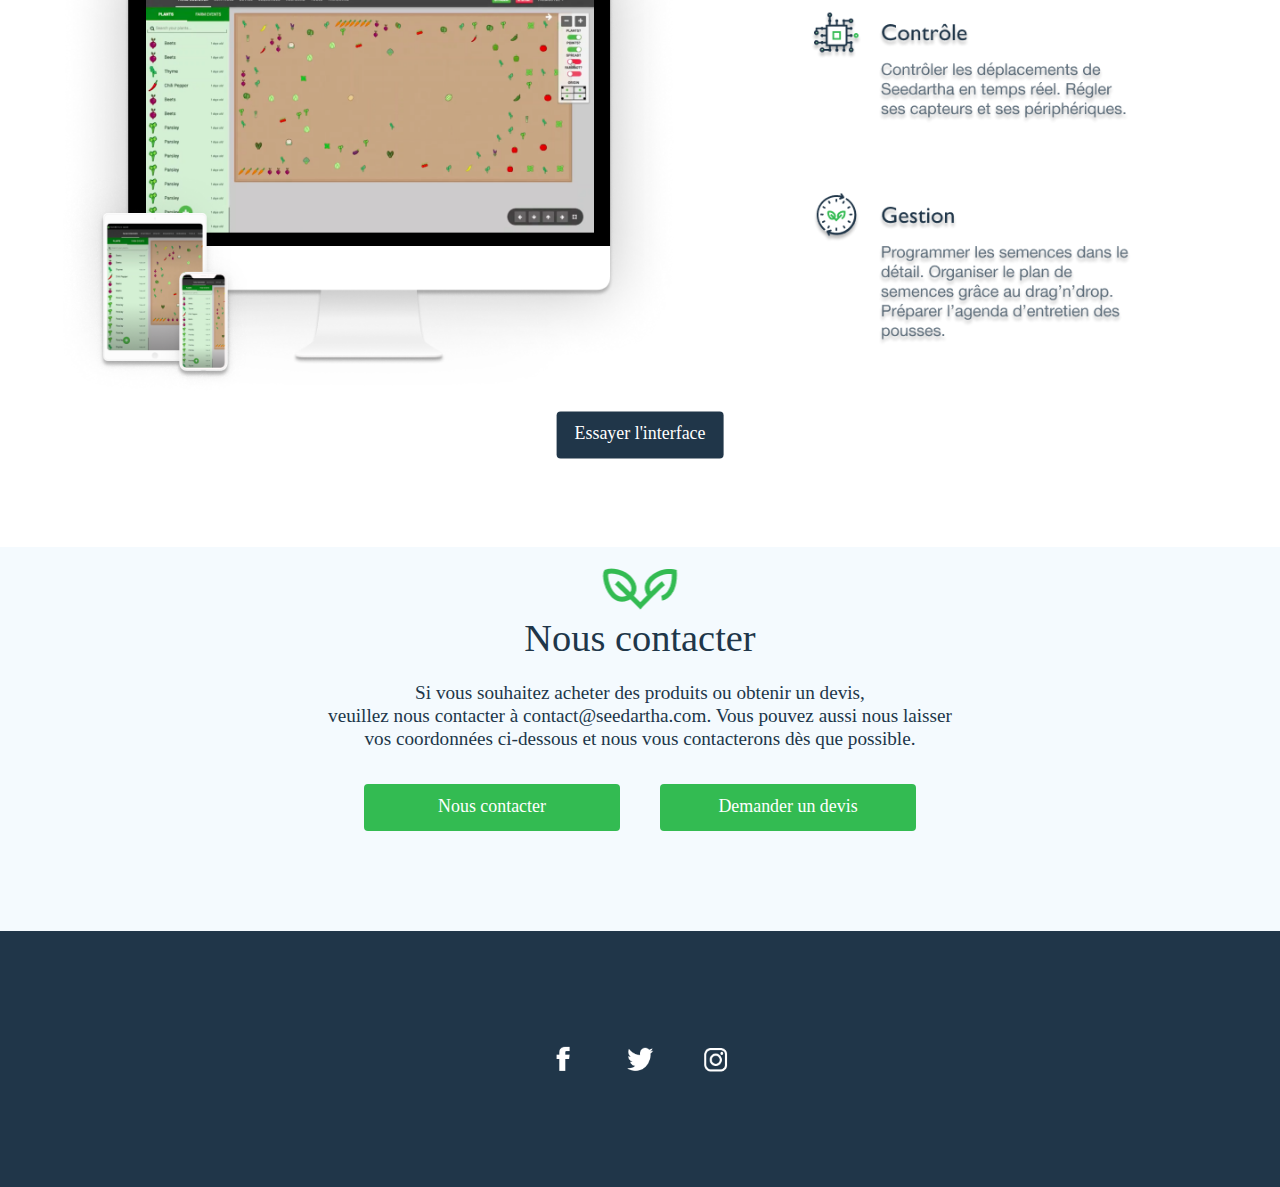
==== commit bd8fd1ab: "First commit" ====
--- a/index.html
+++ b/index.html
@@ -1,6 +1,7 @@
 <!DOCTYPE html>
 <html>
   <head>
+    <link rel="stylesheet" type="text/css" href="https://maxcdn.bootstrapcdn.com/bootstrap/3.3.7/css/bootstrap.min.css">
     <link rel="stylesheet" type="text/css" href="design.css">
     <link rel="shortcut icon" type="image/png" href="newlogo.png"/>
     <meta charset="utf-8">
@@ -27,11 +28,62 @@
                 <h2><span class="green">Produire et tester</span><br> vos propres semences <br>devient <span class="green">un jeu d'enfant.</span><br><p class="desc">Testez vos graines simplement et intuitivement, pour des semences<br> toujours plus qualitatives et parfaitement adaptées à votre sol.</p></h2>
                 <button class="more">En savoir plus</button>
         </section>
+
+
+
         <section>
-            <img class='leaf' src="images/leaf.png" alt="Mon image de test">
-            <h4>Nos créations pour vous assister à atteindre des performances optimales</h4>
-            <img class='services' src="images/functions (2).png" alt="Mon image de test">
+          <img class='leaf' src="images/leaf.png" alt="Mon image de test">
+          <h4>Nos créations pour vous aider à atteindre des performances optimales</h4>
+          <img class='services' src="images/functions (2).png" alt="Mon image de test">
+      </section>
+
+
+
+        <section>
+          <img class='leaf' src="images/leaf.png" alt="Mon image de test">
+          <h4>Seedartha se décline en 3 modèles</h4>
         </section>
+        <div id="myCarousel" class="carousel slide" data-ride="carousel" style="width: 80%; margin: 0 auto; margin-top: calc(50px - 52vw); margin-bottom: 20vw">
+          <!-- Indicators -->
+          <ol class="carousel-indicators">
+            <li data-target="#myCarousel" data-slide-to="0" class="active"></li>
+            <li data-target="#myCarousel" data-slide-to="1"></li>
+            <li data-target="#myCarousel" data-slide-to="2"></li>
+          </ol>
+        
+          <!-- Wrapper for slides -->
+          <div class="carousel-inner" role="listbox">
+            <div class="item active">
+              <p class='thug'><b>S</b> : 1.4m x 2.9m</p>
+              <img src="images/s.png" alt="Chania">
+            </div>
+        
+            <div class="item">
+              <p class='thug'><b>M</b> : 2.3m x 5.7m</p>
+              <img src="images/m.png" alt="Chania">
+            </div>
+        
+            <div class="item">
+              <p class='thug'><b>S</b> : 2.9m x 17.9m</p>
+              <img src="images/l.png" alt="Flower">
+            </div>
+        
+          </div>
+        
+          <!-- Left and right controls -->
+          <a class="left carousel-control" href="#myCarousel" role="button" data-slide="prev">
+            <span class="glyphicon glyphicon-chevron-left" aria-hidden="true"></span>
+            <span class="sr-only">Previous</span>
+          </a>
+          <a class="right carousel-control" href="#myCarousel" role="button" data-slide="next">
+            <span class="glyphicon glyphicon-chevron-right" aria-hidden="true"></span>
+            <span class="sr-only">Next</span>
+          </a>
+        </div>
+
+      
+
+  
         <section style="height: 80vw">
             <img class='leaf' src="images/leaf.png" alt="Mon image de test">
             <h4>Un monitoring précis et instantané, grâce à une web-app simple et intuitive</h4>
@@ -52,6 +104,9 @@
         </section>
 
 
+        <script src="https://cdnjs.cloudflare.com/ajax/libs/jquery/3.3.1/jquery.min.js"></script>
+        <script src="https://maxcdn.bootstrapcdn.com/bootstrap/3.3.7/js/bootstrap.min.js"></script>
+
 
 <script>
 document.querySelectorAll('.more').forEach(btn => {
@@ -66,5 +121,7 @@
   </script>
 
 
+
+
   </body>
 </html>--- a/design.css
+++ b/design.css
@@ -20,6 +20,7 @@
     font-size: 1rem;
     color: black;
     z-index: 99;
+    font-family: 'Gill Sans';
 }
 
 ul {
@@ -257,24 +258,6 @@
     transform: translate(-50%, -50%);
 }
 
-.video-container {
-	position: relative;
-	padding-bottom: 56.25%;
-	padding-top: 30px;
-	height: 0;
-	overflow: hidden;
-}
-
-.video-container iframe,  
-.video-container object,  
-.video-container embed {
-	position: absolute;
-	top: 0;
-    left: 50%;
-    transform: translate(-50%, 0%);
-	width: 80%;
-	height: 80%;
-}
 
 
 
@@ -333,7 +316,7 @@
       border-color: #D9585C transparent #D9585C;
       border-width: 0 10px 10px;
     }
-  }
+
   .is-valid{
     border-color: #AAD661 !important;
     transition: 0;
@@ -356,4 +339,57 @@
 	background: #33BB52;
 	color: #fff;
     border-radius: 4px;
+  }
+
+
+
+
+
+
+
+
+
+  @-webkit-keyframes zoom {
+    from {
+      -webkit-transform: scale(1, 1);
+    }
+    to {
+      -webkit-transform: scale(1.5, 1.5);
+    }
+  }
+  
+  @keyframes zoom {
+    from {
+      transform: scale(1, 1);
+    }
+    to {
+      transform: scale(1.5, 1.5);
+    }
+  }
+  
+  .carousel-inner .item > img {
+    -webkit-animation: zoom 20s;
+    animation: zoom 20s;
+  }
+
+
+
+
+
+
+  .thug {
+      color: white;
+      z-index: 999;
+      background: #33BB52;
+      position: absolute;
+      right: 0;
+      height: 100%;
+      width: 30%;
+      text-align: center;
+      font-family: 'Gill Sans';
+      font-weight: normal;
+      font-size: 2.2vw;
+      display:inline-block;
+      vertical-align:middle;
+      padding-top: 30%;
   }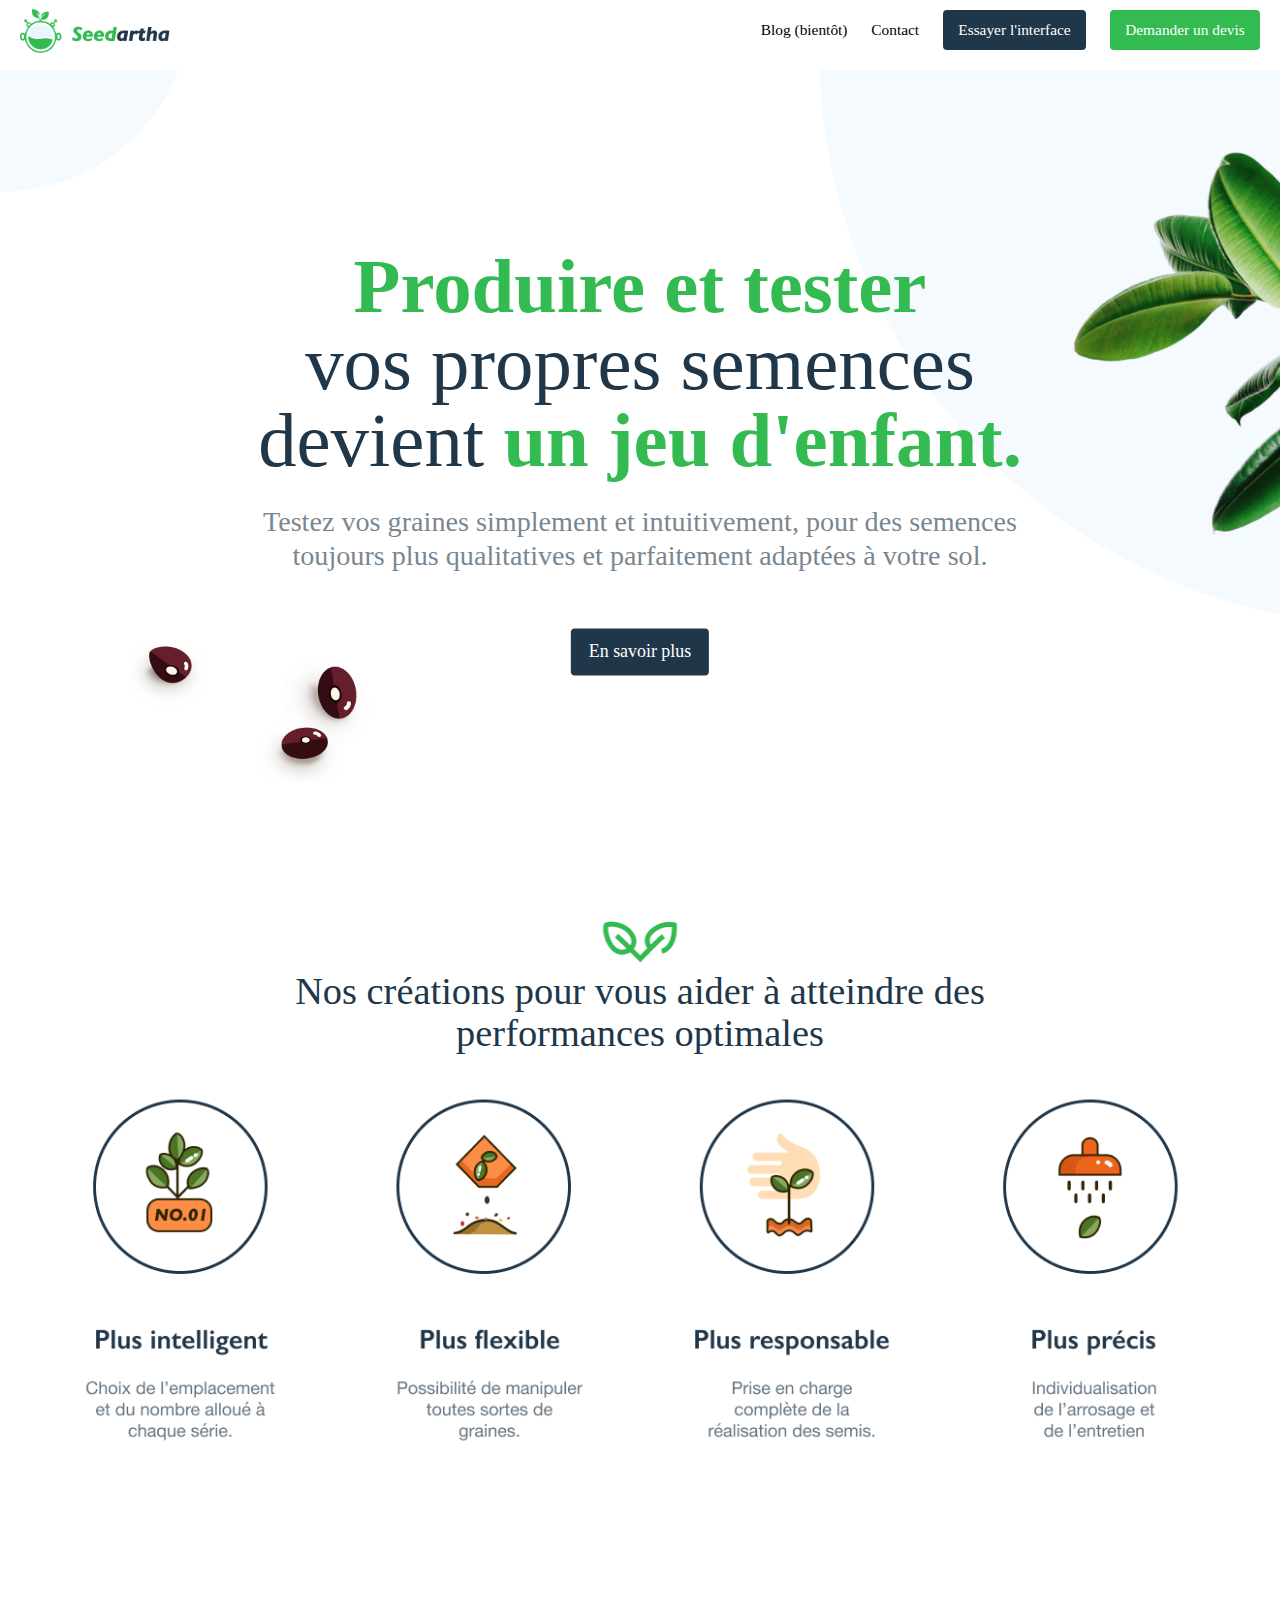
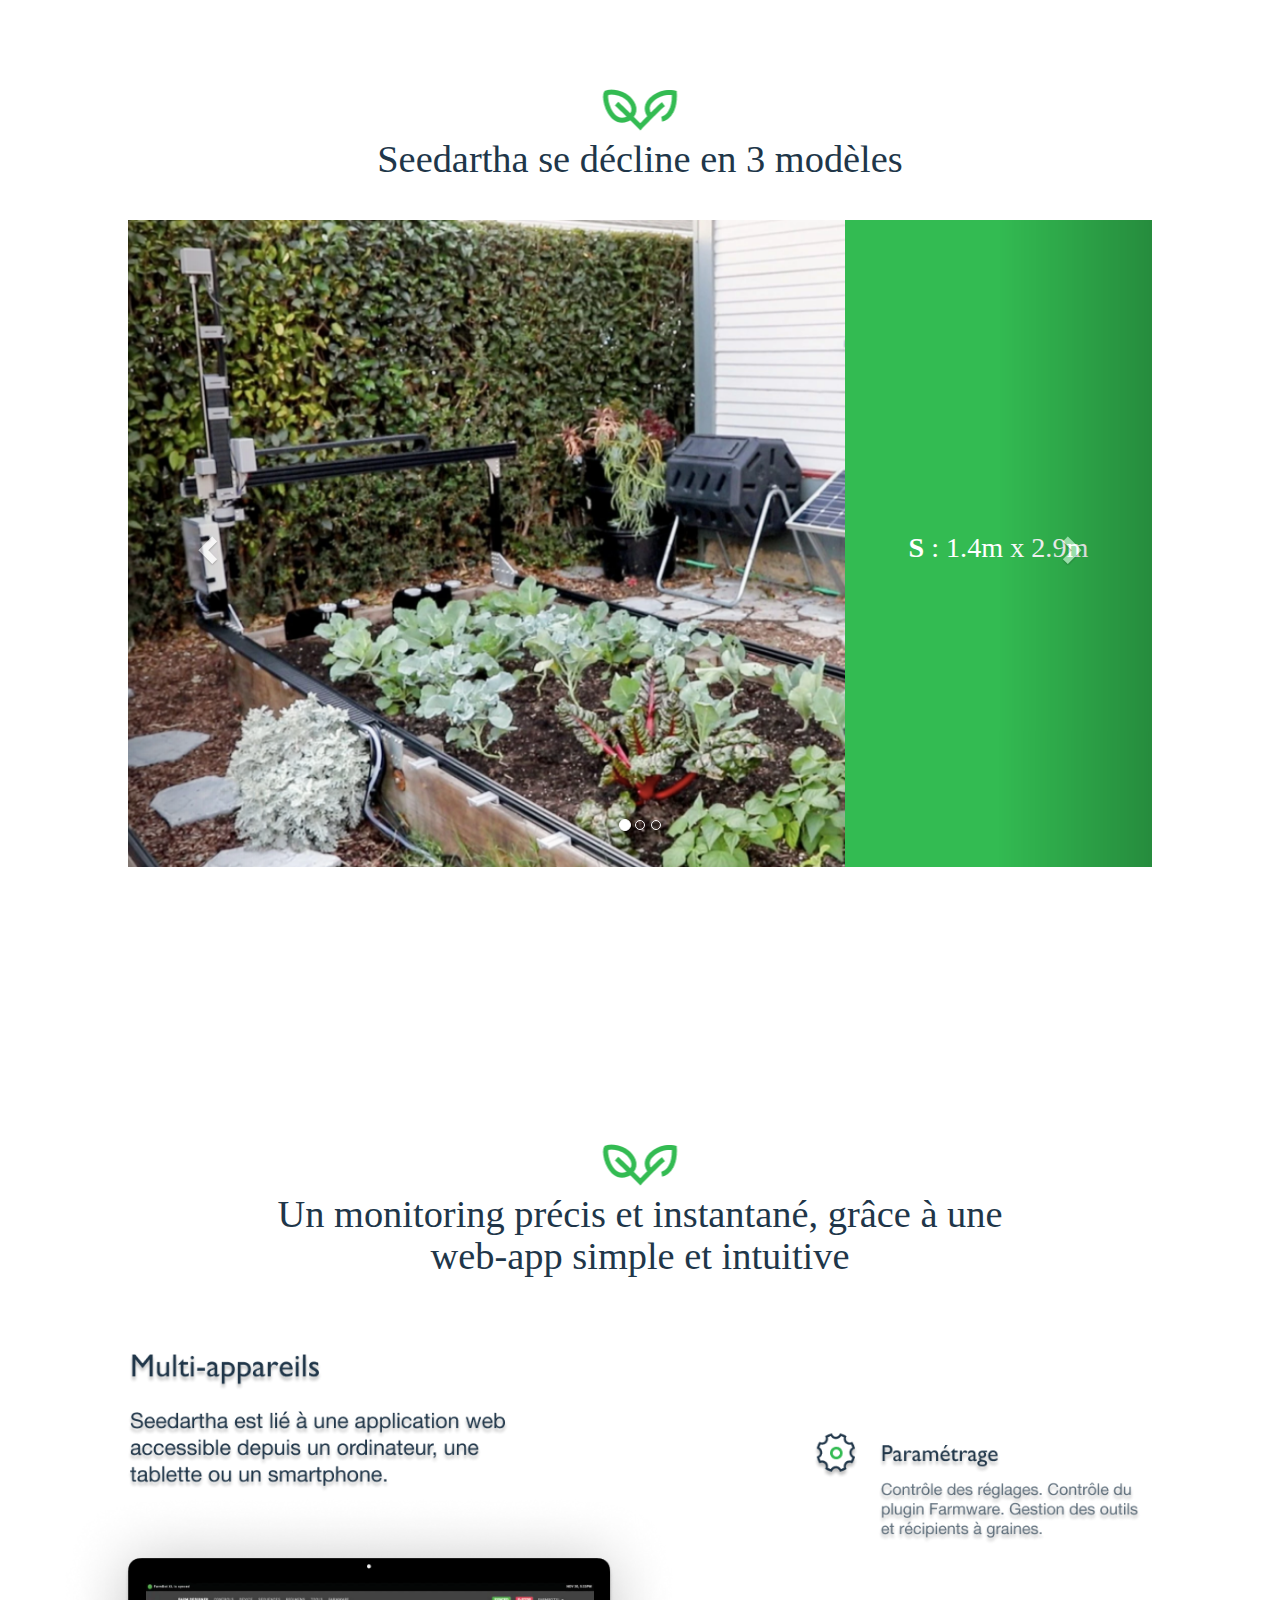
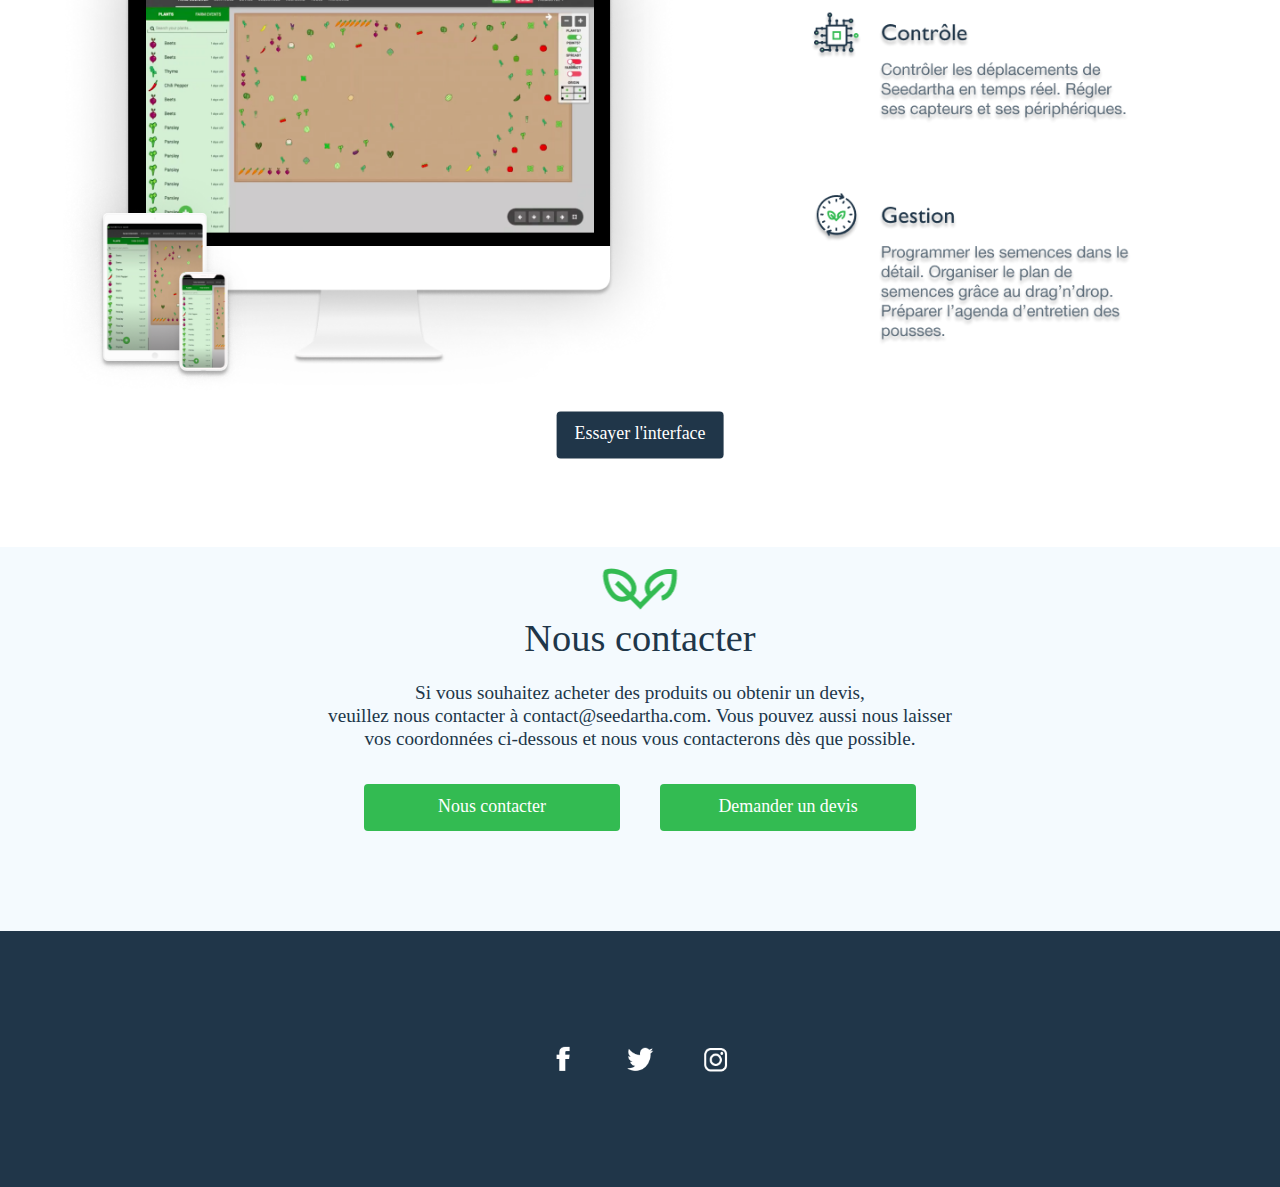
==== commit 93070663: "First commit" ====
--- a/index.html
+++ b/index.html
@@ -64,7 +64,7 @@
             </div>
         
             <div class="item">
-              <p class='thug'><b>S</b> : 2.9m x 17.9m</p>
+              <p class='thug'><b>L</b> : 2.9m x 17.9m</p>
               <img src="images/l.png" alt="Flower">
             </div>
         
--- a/design.css
+++ b/design.css
@@ -17,10 +17,11 @@
     width: 100%;
     height: 70px;
     text-align: right;
-    font-size: 1rem;
+    font-size: 1.2vw;
     color: black;
     z-index: 99;
     font-family: 'Gill Sans';
+    background: white;
 }
 
 ul {
@@ -34,7 +35,7 @@
 
 .devis {
     font-family: 'Gill Sans';
-    font-size: 1rem;
+    font-size: 1.2vw;
 	position: relative;
 	border: 0;
 	padding: 0.6em 1em;
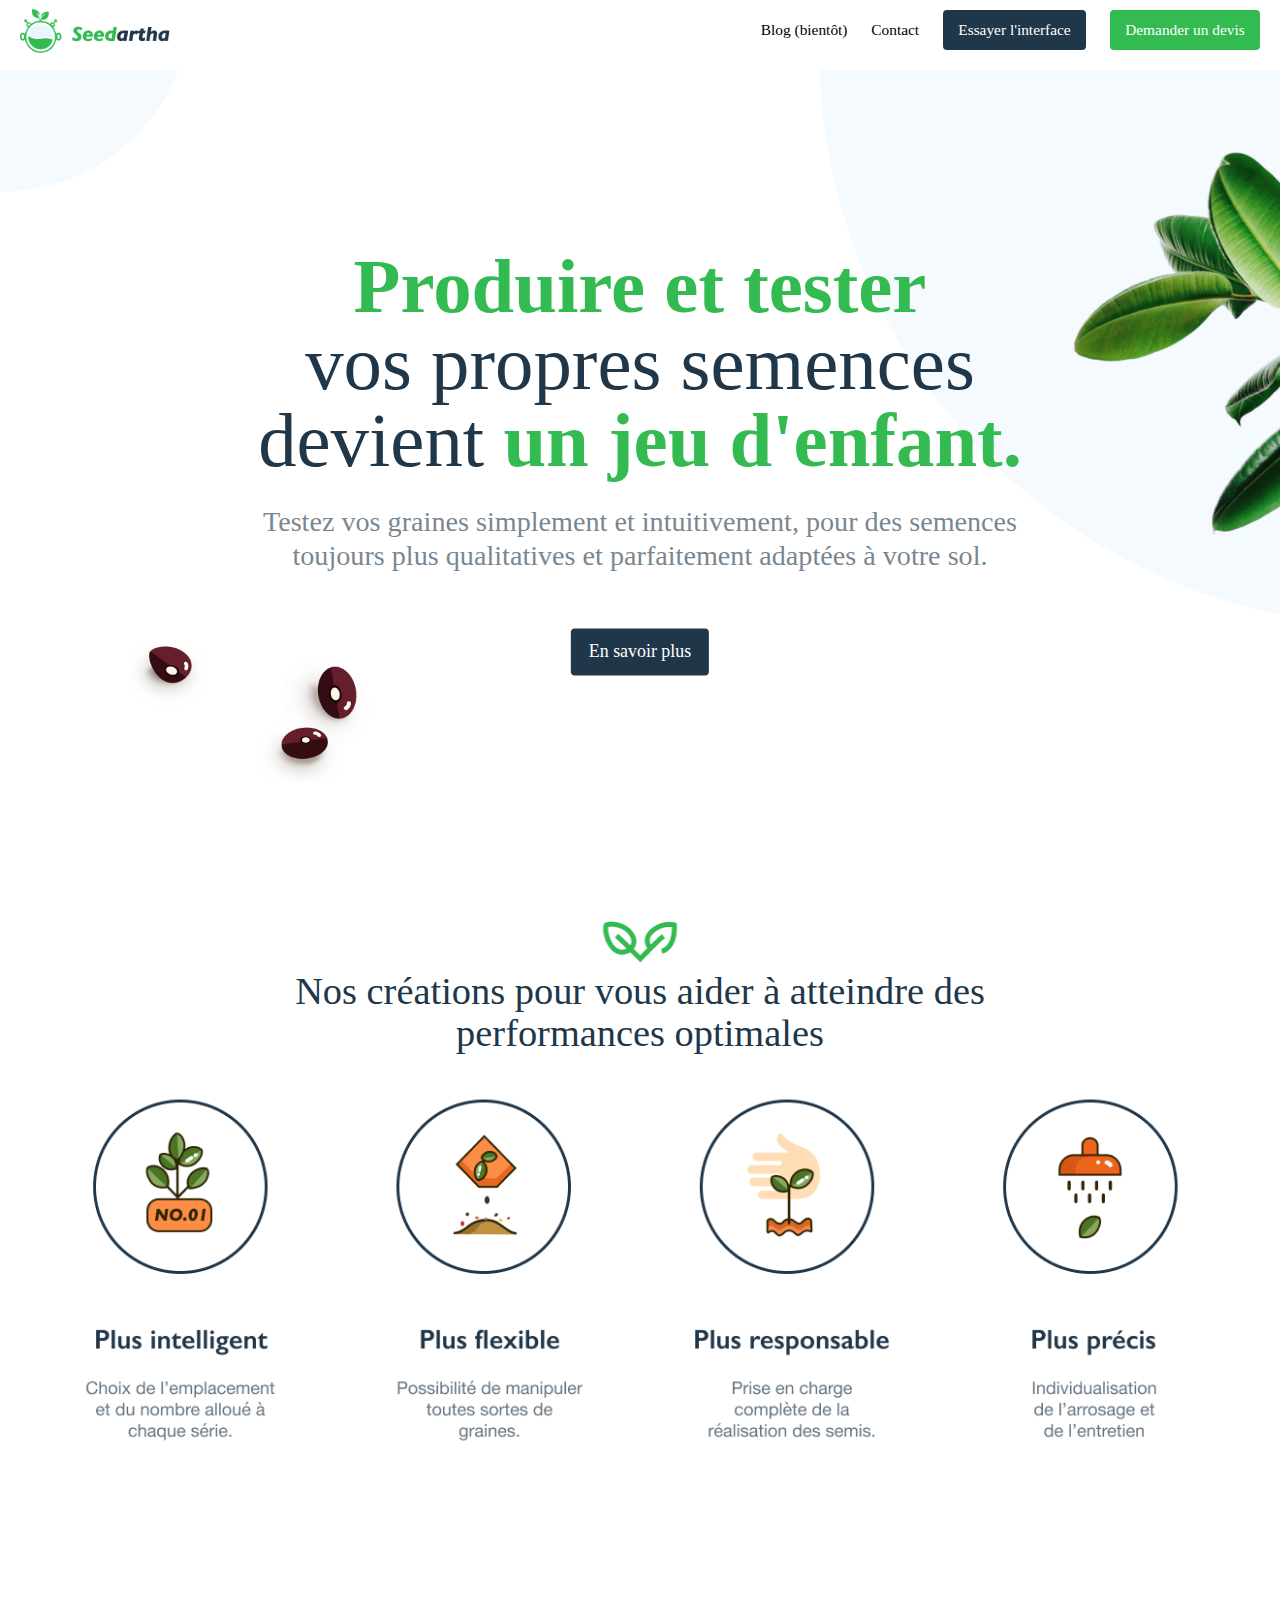
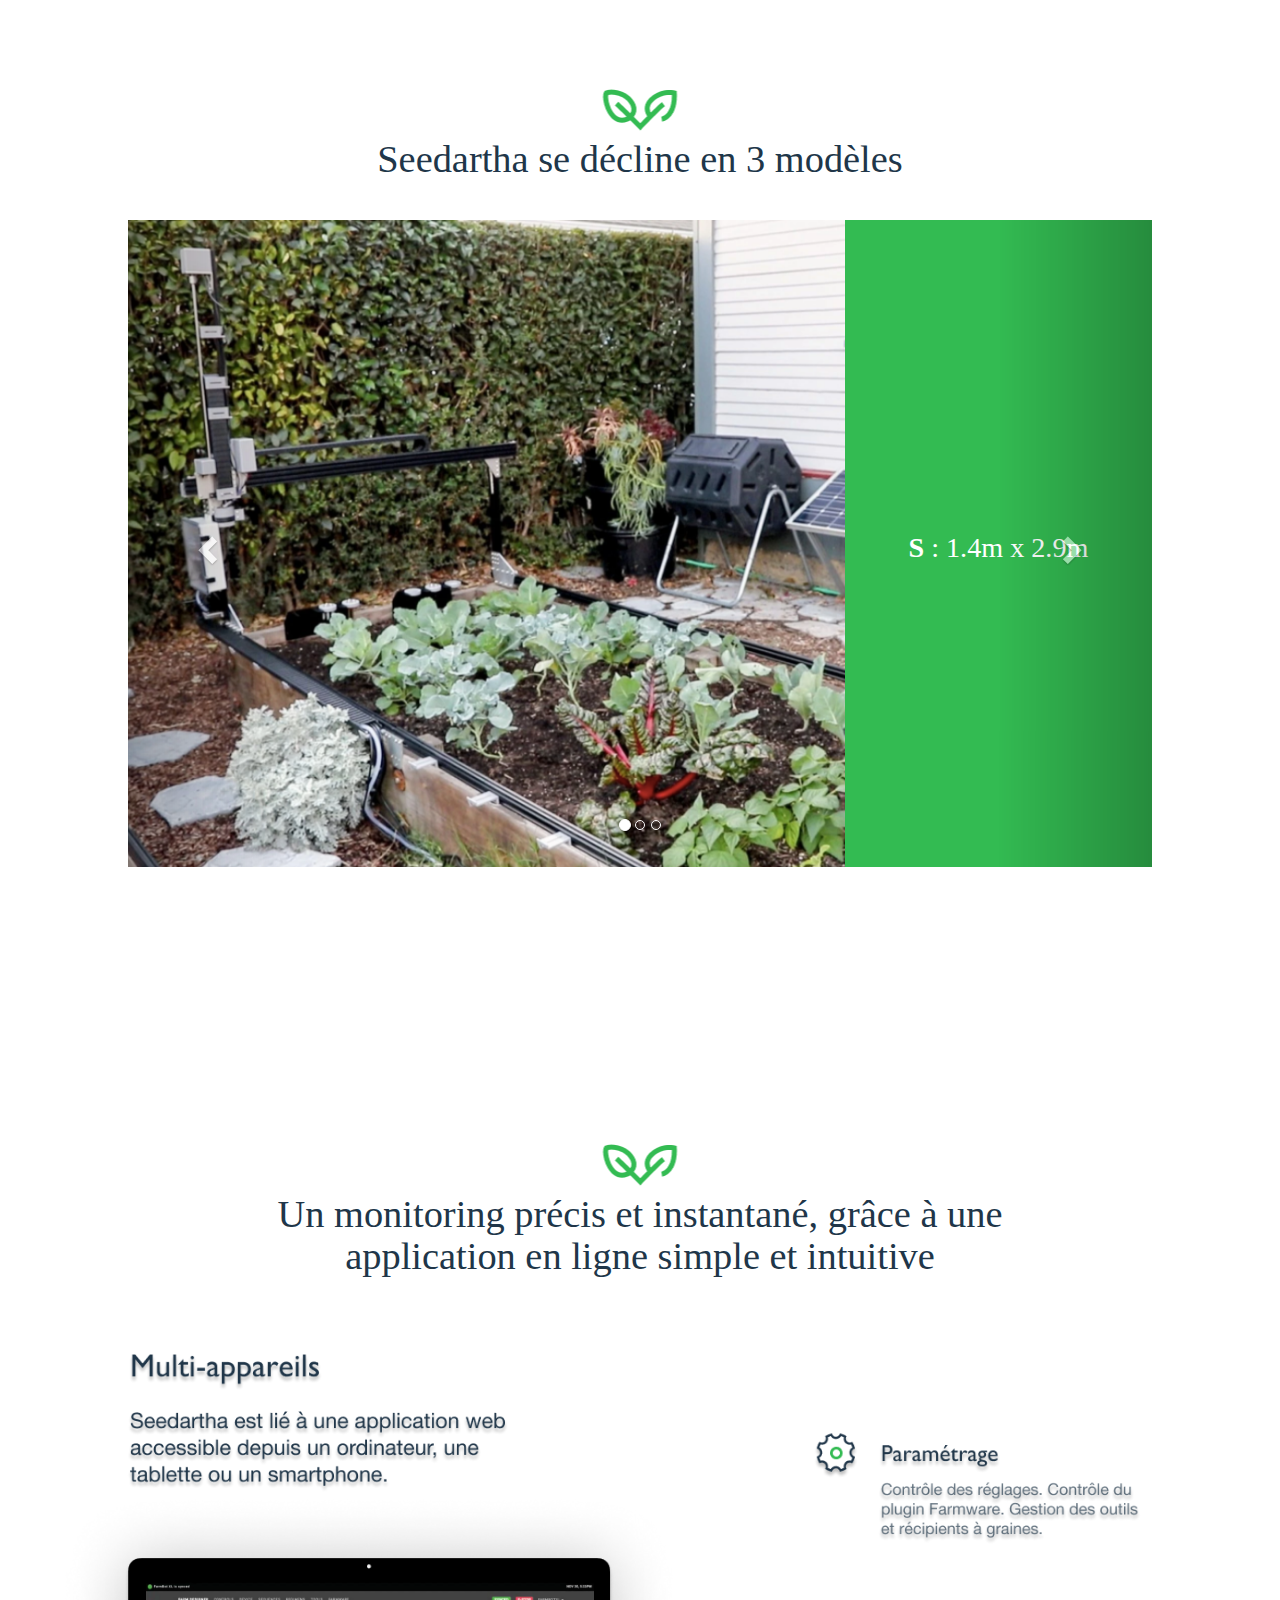
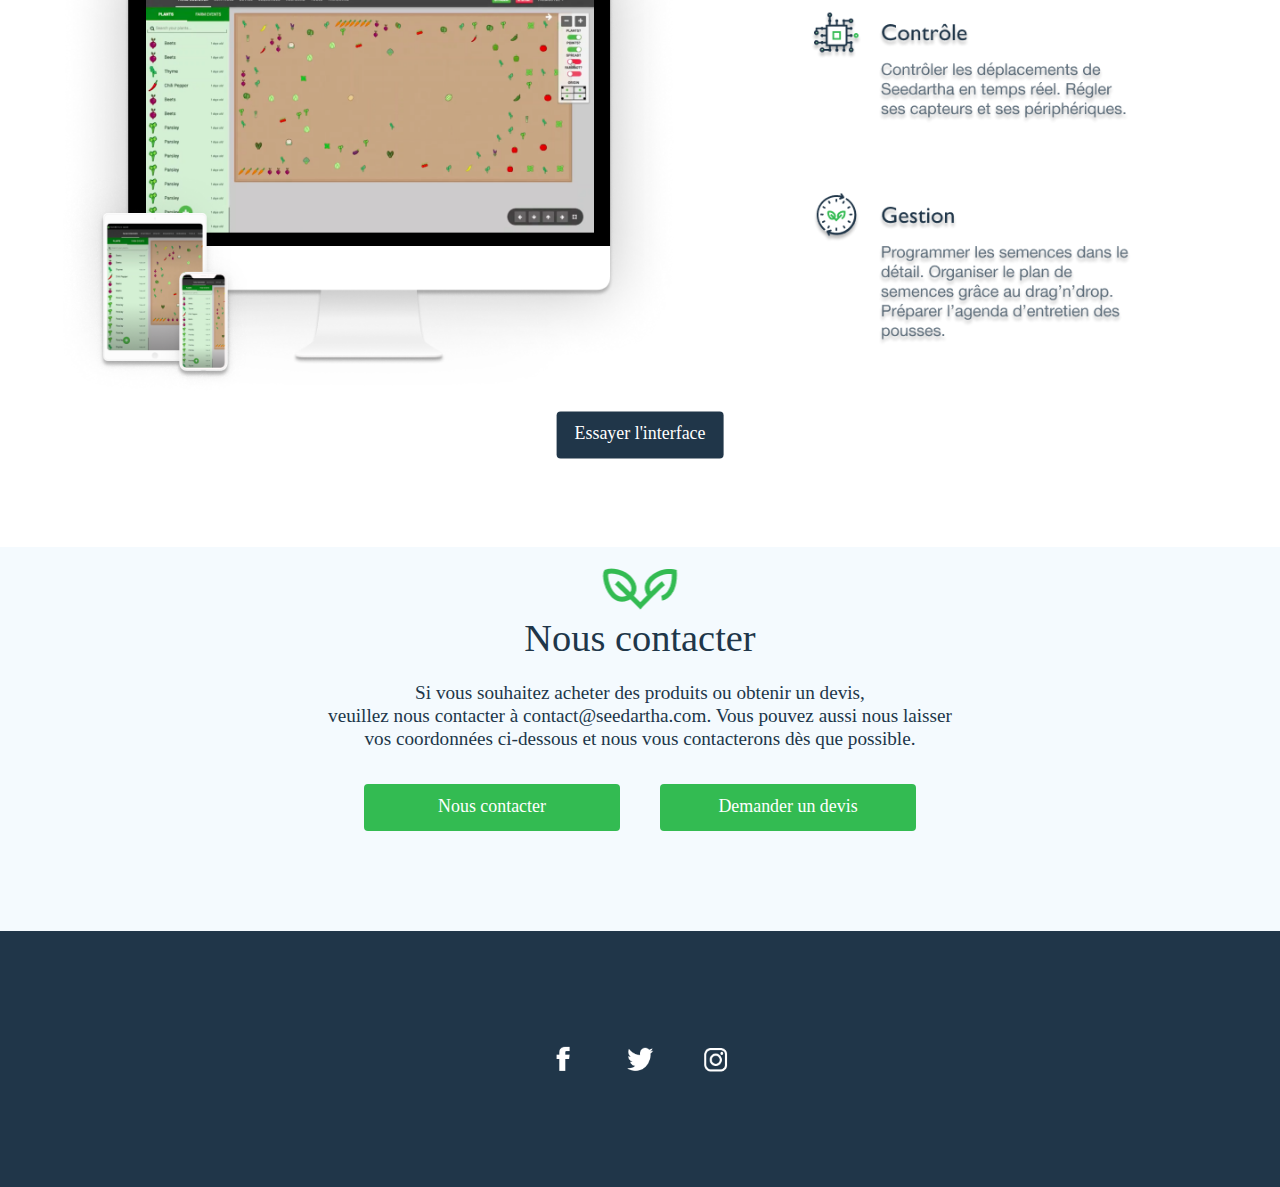
==== commit a980a9a1: "First commit" ====
--- a/index.html
+++ b/index.html
@@ -36,7 +36,6 @@
           <h4>Nos créations pour vous aider à atteindre des performances optimales</h4>
           <img class='services' src="images/functions (2).png" alt="Mon image de test">
       </section>
-
 
 
         <section>
@@ -86,7 +85,7 @@
   
         <section style="height: 80vw">
             <img class='leaf' src="images/leaf.png" alt="Mon image de test">
-            <h4>Un monitoring précis et instantané, grâce à une web-app simple et intuitive</h4>
+            <h4>Un monitoring précis et instantané, grâce à une application en ligne simple et intuitive</h4>
             <img class='webapp' src="images/Group 34.png" alt="Mon image de test">
             <a style="color: black;" href="https://my.farm.bot/app"><button class="more2" style="margin-top: 16vw">Essayer l'interface</button></a>
         </section>
